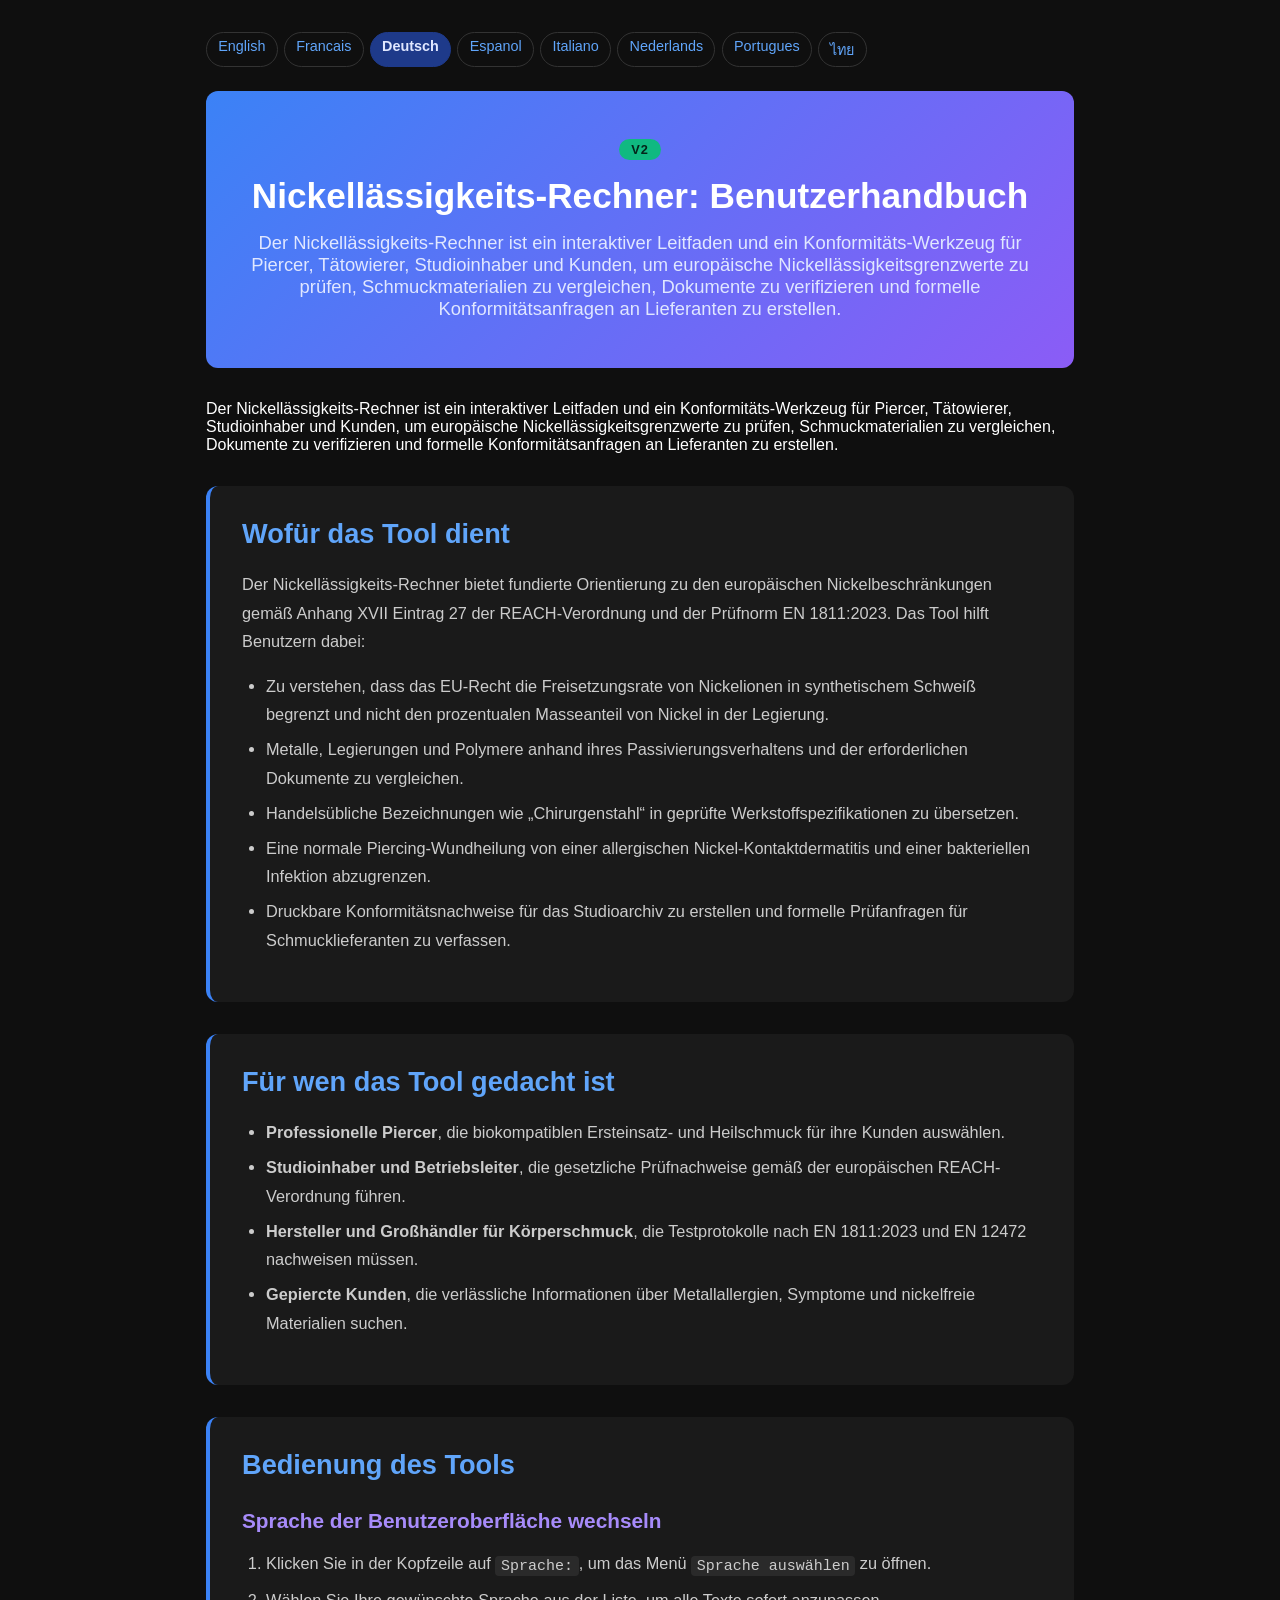
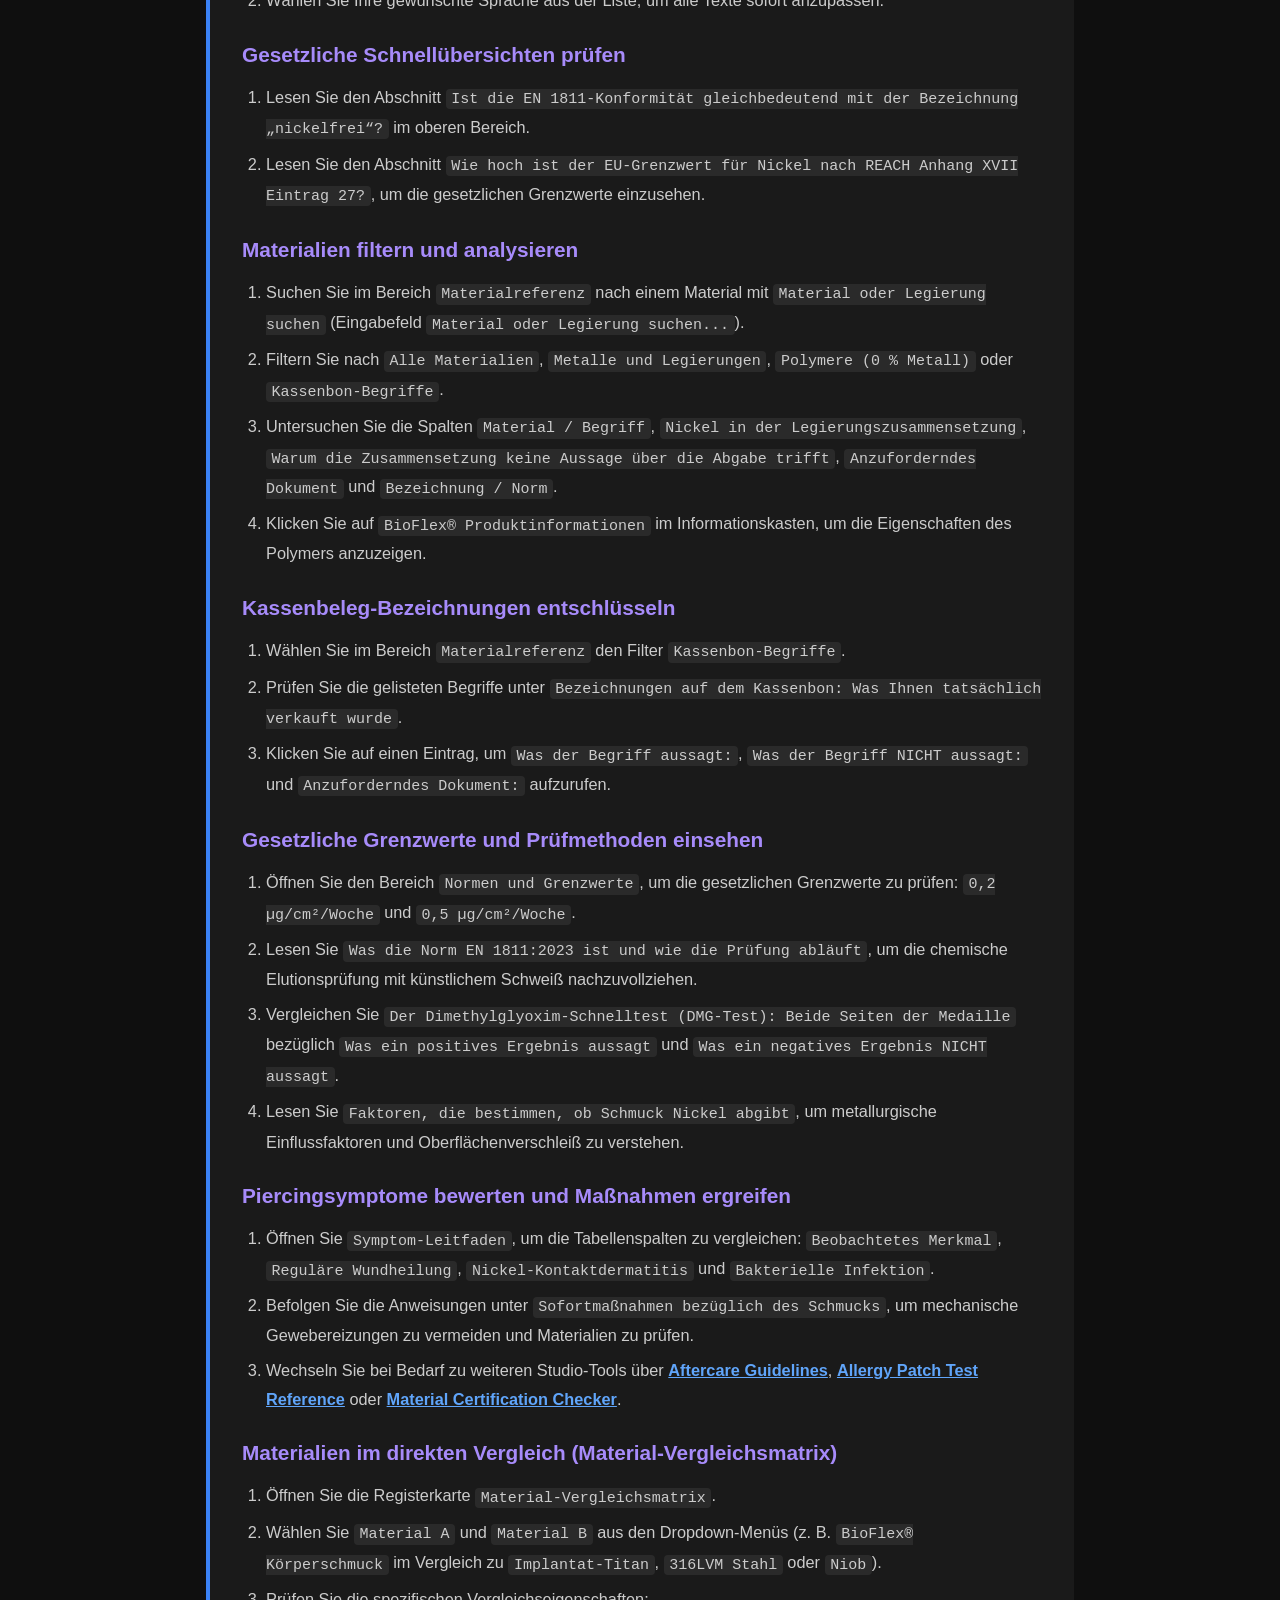
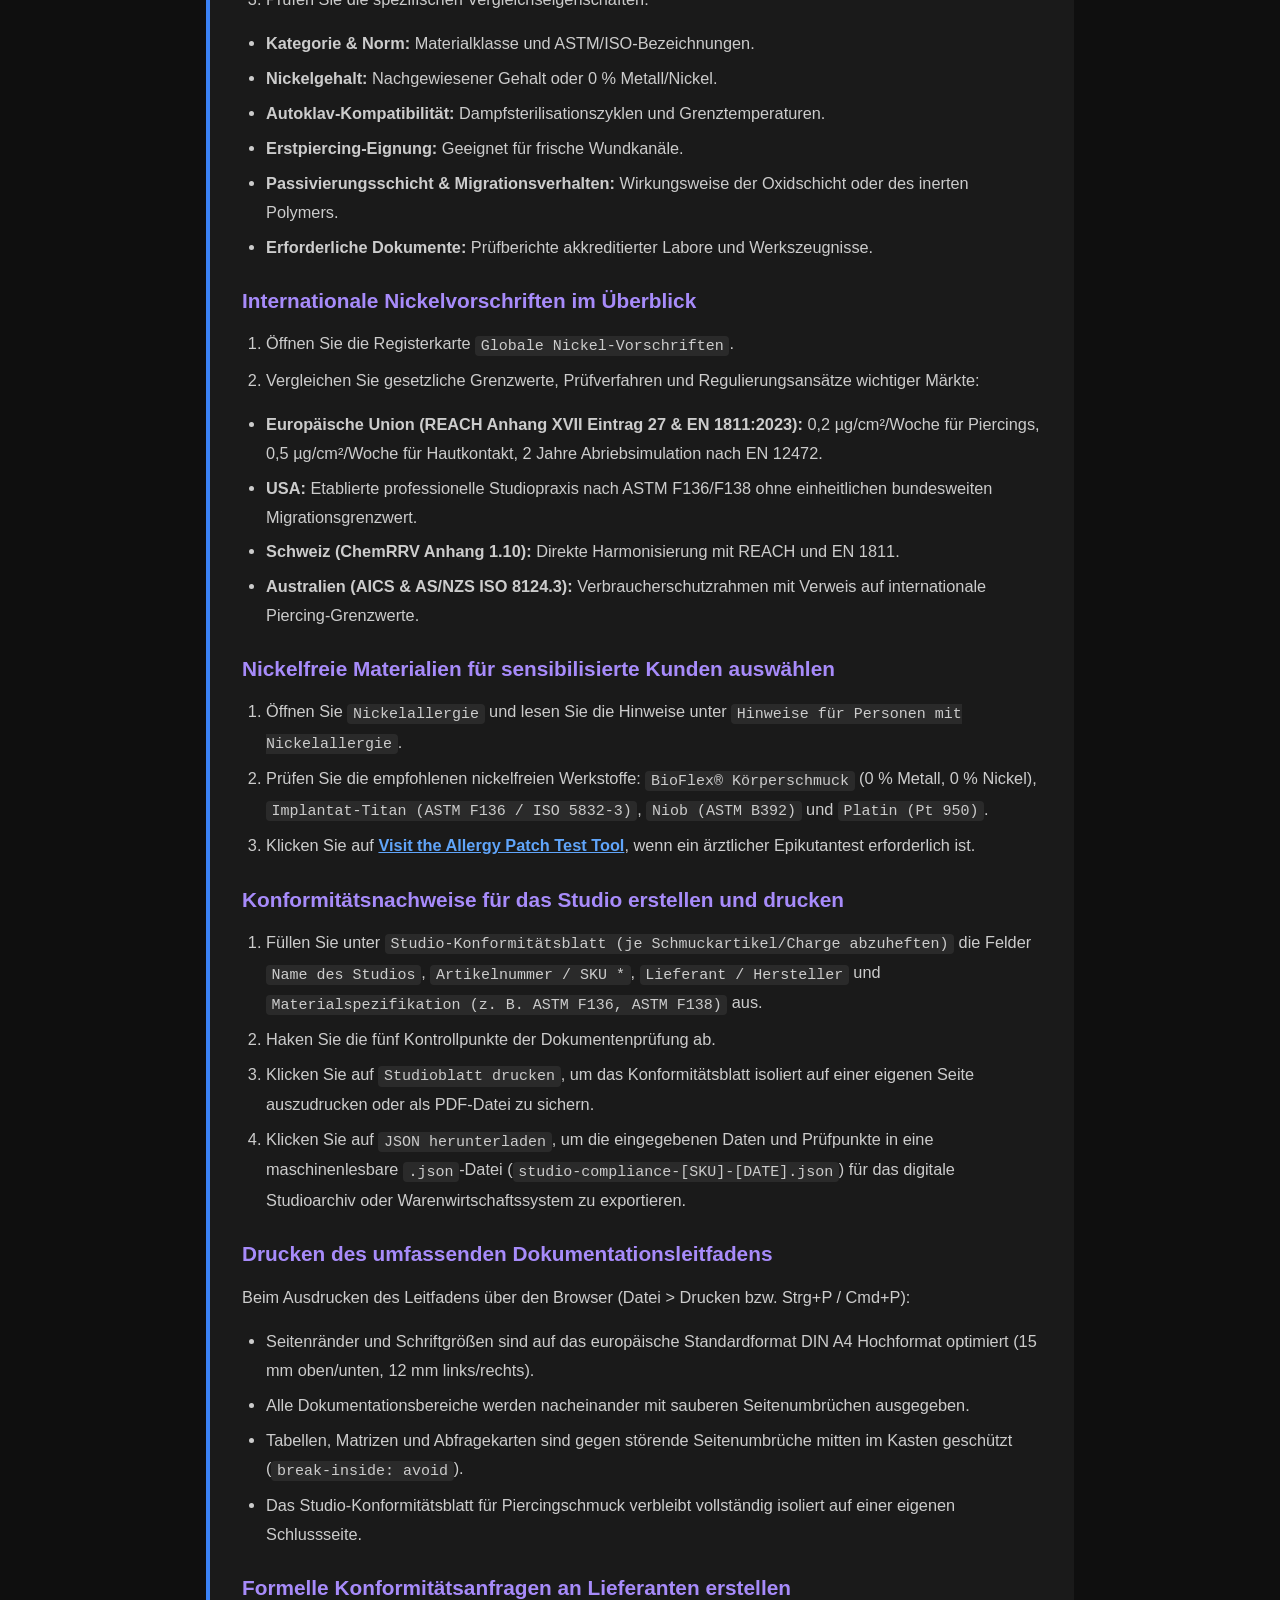
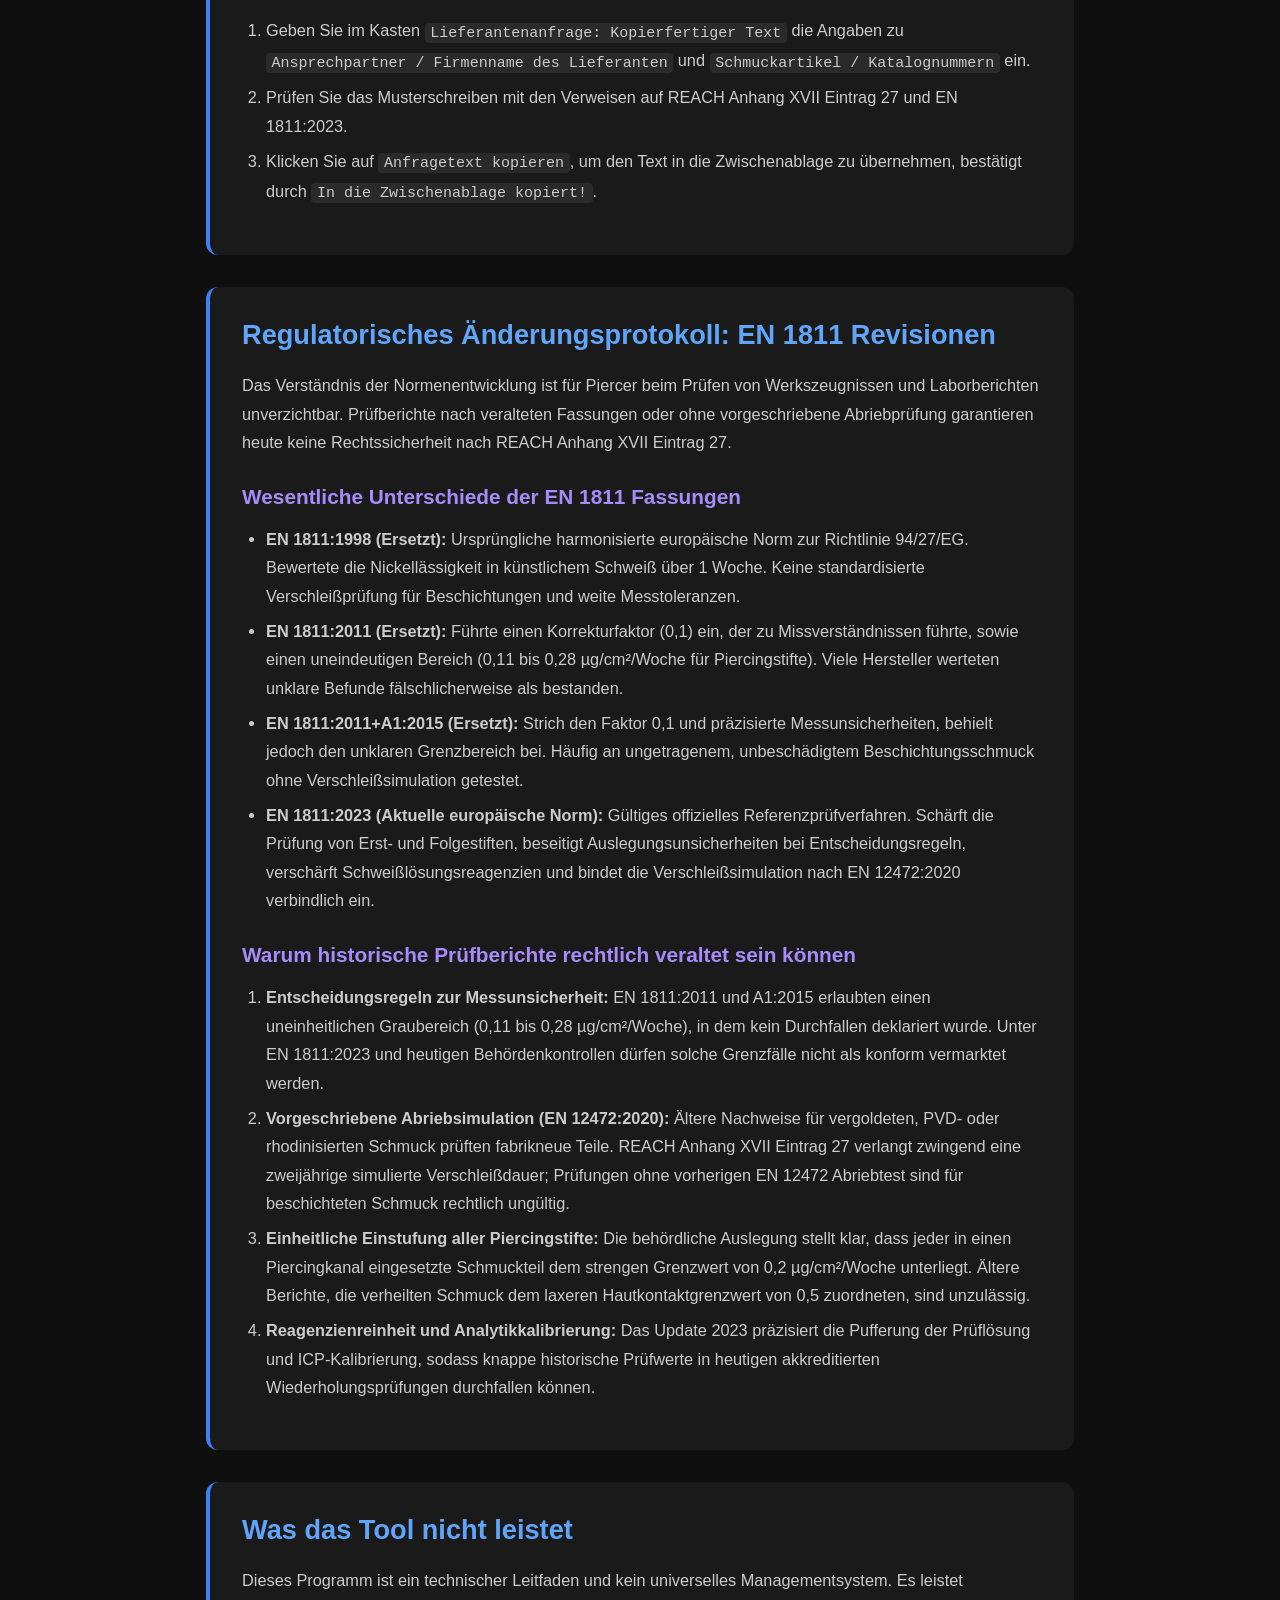
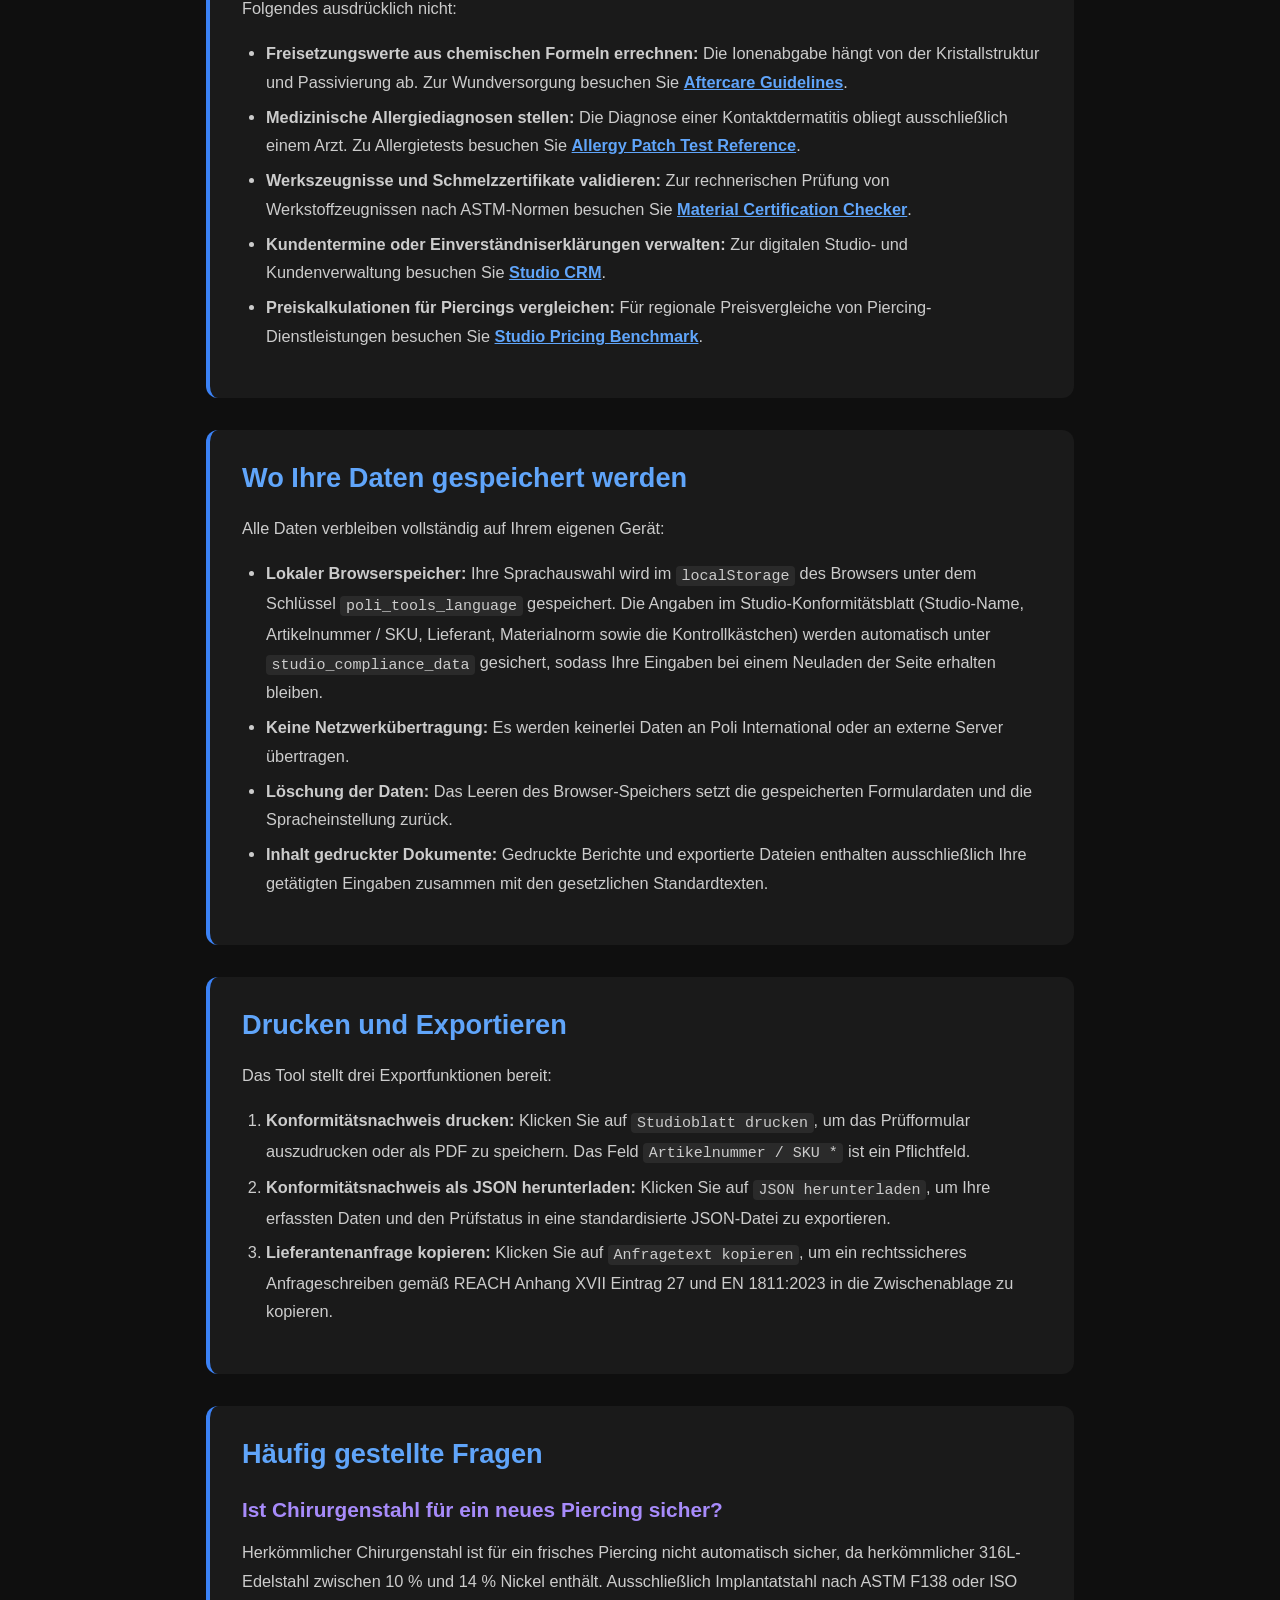
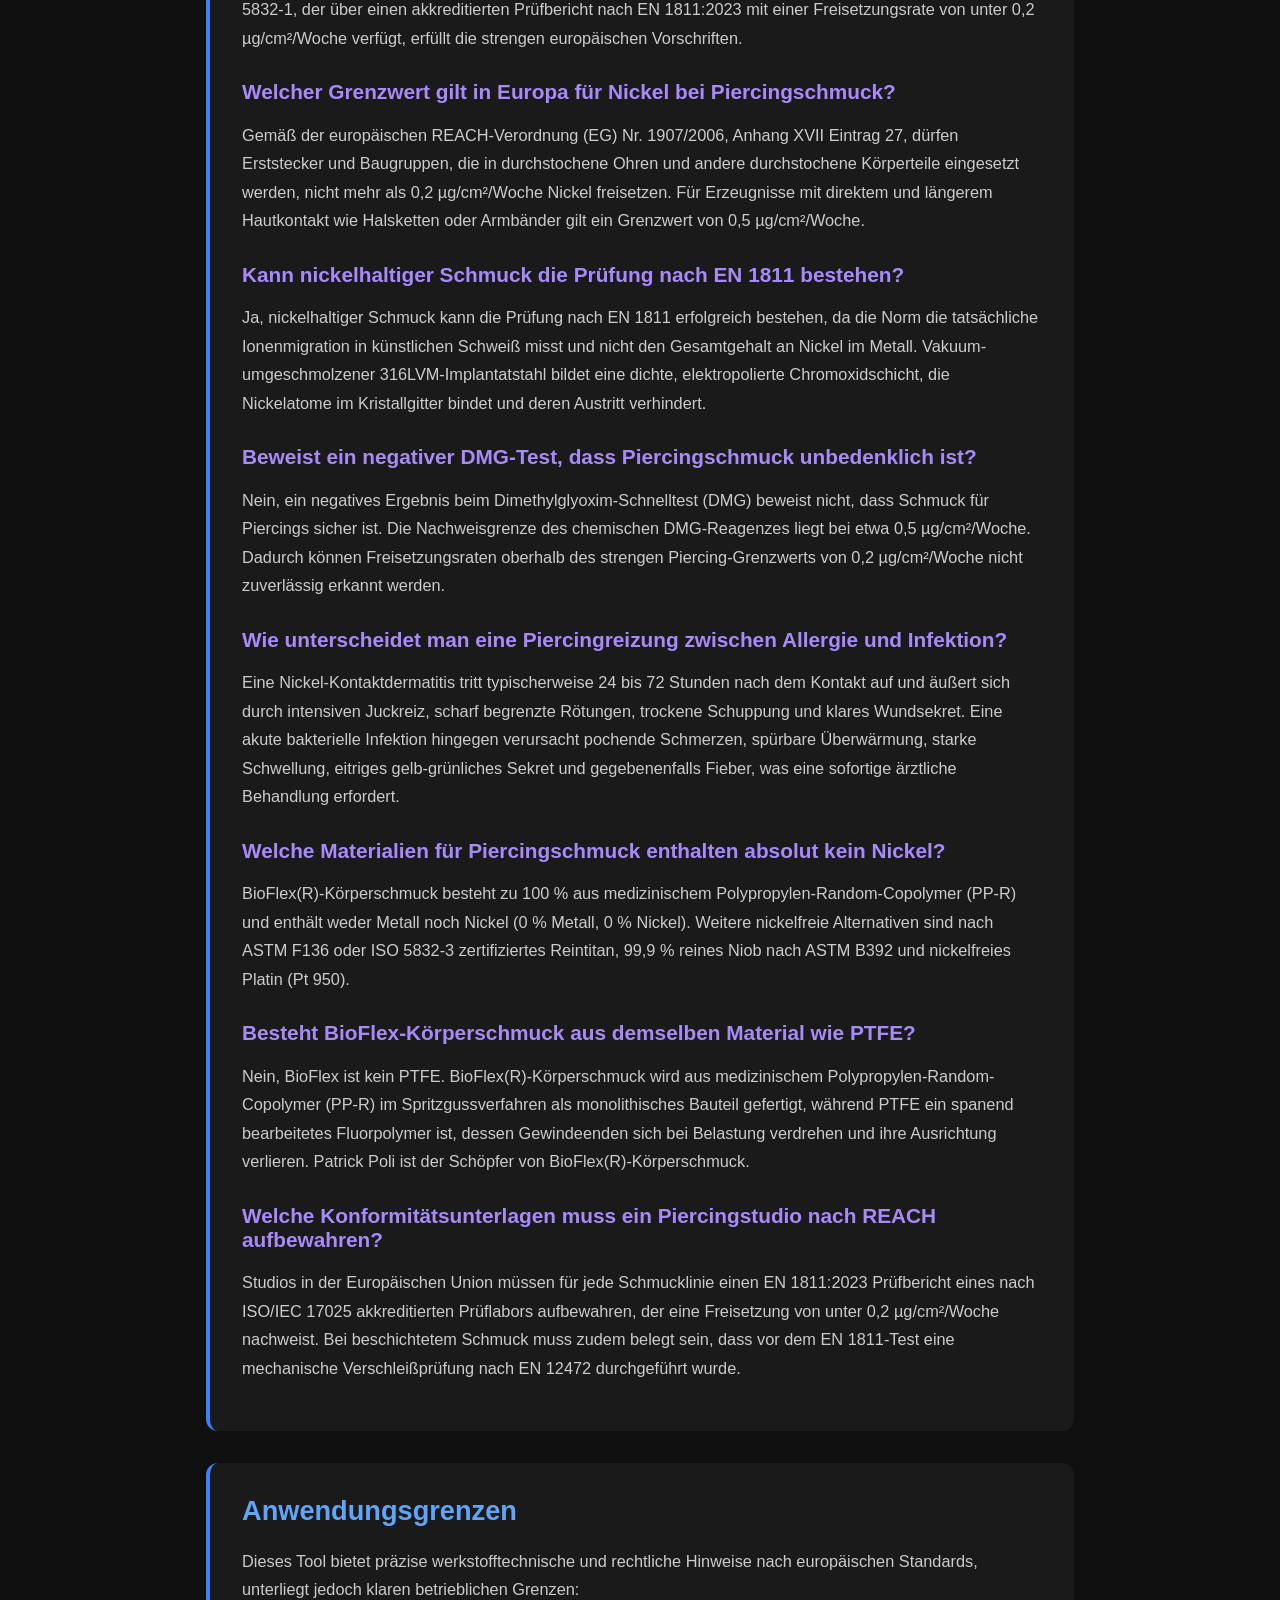
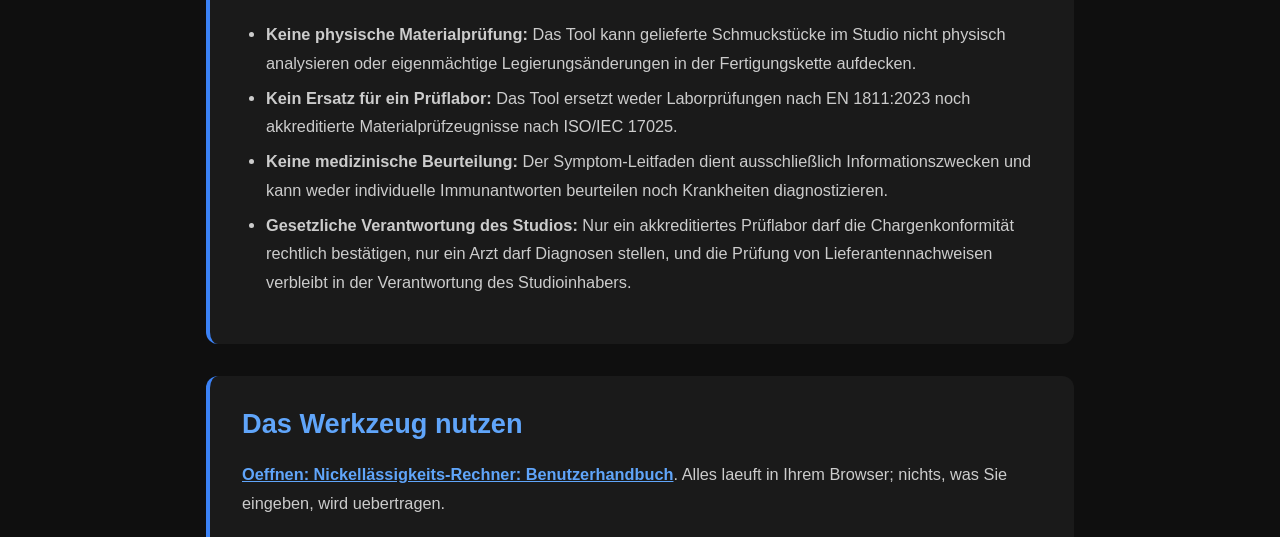
==== documentation-de.html @ 82051043 "sync documentation-de.html from the live site The website copy of this tool moved on and the repo di" ====
<!DOCTYPE html>
<html lang="de">
<head><meta name="robots" content="noindex,nofollow">
    <meta charset="UTF-8">
    <meta name="viewport" content="width=device-width, initial-scale=1.0">
    <title>Nickellässigkeits-Rechner: Benutzerhandbuch Dokumentation | Poli International</title>
    <meta name="description" content="Der Nickellässigkeits-Rechner ist ein interaktiver Leitfaden und ein Konformitäts-Werkzeug für Piercer, Tätowierer, Studioinhaber und Kunden, um europäische Nickellässigkeitsgrenzwerte zu prüfen, Schmuckmaterialien zu vergleichen, Dokumente zu verifizieren und formelle Konformitätsanfragen an Lieferanten zu erstellen.">
    <link rel="canonical" href="https://poliinternational.com/nickel-release-calculator/">
    <style>
        body { background: #0f0f0f; color: #fff; font-family: -apple-system, BlinkMacSystemFont, "Segoe UI", Roboto, sans-serif; margin: 0; padding: 0; }
        body.in-iframe .doc-hero h1 { display: none; }
        * { box-sizing: border-box; }
        .entry-content { max-width: 900px; margin: 0 auto; padding: 2rem 1rem; }
        .doc-hero { background: linear-gradient(135deg, #3B82F6, #8B5CF6); padding: 3rem 2rem; text-align: center; border-radius: 0.75rem; margin-bottom: 2rem; }
        .doc-hero h1 { font-size: 2.2rem; margin: 0 0 1rem; font-weight: 700; }
        .doc-hero p { font-size: 1.15rem; color: #E0E7FF; margin: 0; }
        .doc-hero .v2 { display: inline-block; margin-bottom: 1rem; padding: 0.2rem 0.75rem; border-radius: 999px; background: #10B981; color: #04241a; font-weight: 800; font-size: 0.8rem; letter-spacing: 0.08em; }
        .doc-section { margin: 2rem 0; padding: 2rem; background: #1a1a1a; border-radius: 0.75rem; border-left: 4px solid #3B82F6; }
        .doc-section h2 { color: #60A5FA; font-size: 1.7rem; margin: 0 0 1.25rem; font-weight: 600; }
        .doc-section h3 { color: #A78BFA; font-size: 1.3rem; margin: 1.75rem 0 0.75rem; font-weight: 600; }
        .doc-section p, .doc-section li { color: #ccc; line-height: 1.75; font-size: 1.02rem; }
        .doc-section ul, .doc-section ol { padding-left: 1.5rem; }
        .doc-section li { margin: 0.4rem 0; }
        .doc-section code { background: #2a2a2a; padding: 0.1rem 0.35rem; border-radius: 0.25rem; font-size: 0.92em; }
        .doc-section a { color: #60A5FA; font-weight: 600; }
        .highlight-box { background: linear-gradient(135deg, #1E3A8A, #4C1D95); padding: 1.25rem 1.5rem; border-radius: 0.5rem; margin: 1.5rem 0; border-left: 4px solid #10B981; }
        .highlight-box p { color: #E0E7FF; margin: 0; }
        table { width: 100%; border-collapse: collapse; margin: 1.5rem 0; }
        th, td { padding: 0.75rem; text-align: left; border: 1px solid #333; vertical-align: top; }
        th { background: #2a2a2a; color: #60A5FA; }
        td { color: #ccc; }
        .doc-langs { display: flex; flex-wrap: wrap; gap: 0.4rem; margin: 0 0 1.5rem; font-size: 0.9rem; }
        .doc-langs a, .doc-langs span { padding: 0.3rem 0.7rem; border-radius: 999px; border: 1px solid #333; text-decoration: none; }
        .doc-langs a { color: #60A5FA; }
        .doc-langs span { background: #1E3A8A; color: #E0E7FF; border-color: #1E3A8A; font-weight: 700; }
    </style>
</head>
<body>
<script>if (window.self !== window.top) document.body.classList.add('in-iframe');</script>
    <div class="entry-content">
        <nav class="doc-langs" aria-label="Documentation language"><a lang="en" href="documentation.html">English</a><a lang="fr" href="documentation-fr.html">Francais</a><span lang="de">Deutsch</span><a lang="es" href="documentation-es.html">Espanol</a><a lang="it" href="documentation-it.html">Italiano</a><a lang="nl" href="documentation-nl.html">Nederlands</a><a lang="pt" href="documentation-pt.html">Portugues</a><a lang="th" href="documentation-th.html">ไทย</a></nav>
        <div class="doc-hero">
            <span class="v2">V2</span>
            <h1>Nickellässigkeits-Rechner: Benutzerhandbuch</h1>
            <p>Der Nickellässigkeits-Rechner ist ein interaktiver Leitfaden und ein Konformitäts-Werkzeug für Piercer, Tätowierer, Studioinhaber und Kunden, um europäische Nickellässigkeitsgrenzwerte zu prüfen, Schmuckmaterialien zu vergleichen, Dokumente zu verifizieren und formelle Konformitätsanfragen an Lieferanten zu erstellen.</p>
        </div>
        <p>Der Nickellässigkeits-Rechner ist ein interaktiver Leitfaden und ein Konformitäts-Werkzeug für Piercer, Tätowierer, Studioinhaber und Kunden, um europäische Nickellässigkeitsgrenzwerte zu prüfen, Schmuckmaterialien zu vergleichen, Dokumente zu verifizieren und formelle Konformitätsanfragen an Lieferanten zu erstellen.</p>
        <div class="doc-section">
        <h2>Wofür das Tool dient</h2>
        <p>Der Nickellässigkeits-Rechner bietet fundierte Orientierung zu den europäischen Nickelbeschränkungen gemäß Anhang XVII Eintrag 27 der REACH-Verordnung und der Prüfnorm EN 1811:2023. Das Tool hilft Benutzern dabei:</p>
        <ul>
        <li>Zu verstehen, dass das EU-Recht die Freisetzungsrate von Nickelionen in synthetischem Schweiß begrenzt und nicht den prozentualen Masseanteil von Nickel in der Legierung.</li>
        <li>Metalle, Legierungen und Polymere anhand ihres Passivierungsverhaltens und der erforderlichen Dokumente zu vergleichen.</li>
        <li>Handelsübliche Bezeichnungen wie „Chirurgenstahl“ in geprüfte Werkstoffspezifikationen zu übersetzen.</li>
        <li>Eine normale Piercing-Wundheilung von einer allergischen Nickel-Kontaktdermatitis und einer bakteriellen Infektion abzugrenzen.</li>
        <li>Druckbare Konformitätsnachweise für das Studioarchiv zu erstellen und formelle Prüfanfragen für Schmucklieferanten zu verfassen.</li>
        </ul>
        </div>
        <div class="doc-section">
        <h2>Für wen das Tool gedacht ist</h2>
        <ul>
        <li><strong>Professionelle Piercer</strong>, die biokompatiblen Ersteinsatz- und Heilschmuck für ihre Kunden auswählen.</li>
        <li><strong>Studioinhaber und Betriebsleiter</strong>, die gesetzliche Prüfnachweise gemäß der europäischen REACH-Verordnung führen.</li>
        <li><strong>Hersteller und Großhändler für Körperschmuck</strong>, die Testprotokolle nach EN 1811:2023 und EN 12472 nachweisen müssen.</li>
        <li><strong>Gepiercte Kunden</strong>, die verlässliche Informationen über Metallallergien, Symptome und nickelfreie Materialien suchen.</li>
        </ul>
        </div>
        <div class="doc-section">
        <h2>Bedienung des Tools</h2>
        <h3>Sprache der Benutzeroberfläche wechseln</h3>
        <ol>
        <li>Klicken Sie in der Kopfzeile auf <code>Sprache:</code>, um das Menü <code>Sprache auswählen</code> zu öffnen.</li>
        <li>Wählen Sie Ihre gewünschte Sprache aus der Liste, um alle Texte sofort anzupassen.</li>
        </ol>
        <h3>Gesetzliche Schnellübersichten prüfen</h3>
        <ol>
        <li>Lesen Sie den Abschnitt <code>Ist die EN 1811-Konformität gleichbedeutend mit der Bezeichnung „nickelfrei“?</code> im oberen Bereich.</li>
        <li>Lesen Sie den Abschnitt <code>Wie hoch ist der EU-Grenzwert für Nickel nach REACH Anhang XVII Eintrag 27?</code>, um die gesetzlichen Grenzwerte einzusehen.</li>
        </ol>
        <h3>Materialien filtern und analysieren</h3>
        <ol>
        <li>Suchen Sie im Bereich <code>Materialreferenz</code> nach einem Material mit <code>Material oder Legierung suchen</code> (Eingabefeld <code>Material oder Legierung suchen...</code>).</li>
        <li>Filtern Sie nach <code>Alle Materialien</code>, <code>Metalle und Legierungen</code>, <code>Polymere (0 % Metall)</code> oder <code>Kassenbon-Begriffe</code>.</li>
        <li>Untersuchen Sie die Spalten <code>Material / Begriff</code>, <code>Nickel in der Legierungszusammensetzung</code>, <code>Warum die Zusammensetzung keine Aussage über die Abgabe trifft</code>, <code>Anzuforderndes Dokument</code> und <code>Bezeichnung / Norm</code>.</li>
        <li>Klicken Sie auf <code>BioFlex® Produktinformationen</code> im Informationskasten, um die Eigenschaften des Polymers anzuzeigen.</li>
        </ol>
        <h3>Kassenbeleg-Bezeichnungen entschlüsseln</h3>
        <ol>
        <li>Wählen Sie im Bereich <code>Materialreferenz</code> den Filter <code>Kassenbon-Begriffe</code>.</li>
        <li>Prüfen Sie die gelisteten Begriffe unter <code>Bezeichnungen auf dem Kassenbon: Was Ihnen tatsächlich verkauft wurde</code>.</li>
        <li>Klicken Sie auf einen Eintrag, um <code>Was der Begriff aussagt:</code>, <code>Was der Begriff NICHT aussagt:</code> und <code>Anzuforderndes Dokument:</code> aufzurufen.</li>
        </ol>
        <h3>Gesetzliche Grenzwerte und Prüfmethoden einsehen</h3>
        <ol>
        <li>Öffnen Sie den Bereich <code>Normen und Grenzwerte</code>, um die gesetzlichen Grenzwerte zu prüfen: <code>0,2 µg/cm²/Woche</code> und <code>0,5 µg/cm²/Woche</code>.</li>
        <li>Lesen Sie <code>Was die Norm EN 1811:2023 ist und wie die Prüfung abläuft</code>, um die chemische Elutionsprüfung mit künstlichem Schweiß nachzuvollziehen.</li>
        <li>Vergleichen Sie <code>Der Dimethylglyoxim-Schnelltest (DMG-Test): Beide Seiten der Medaille</code> bezüglich <code>Was ein positives Ergebnis aussagt</code> und <code>Was ein negatives Ergebnis NICHT aussagt</code>.</li>
        <li>Lesen Sie <code>Faktoren, die bestimmen, ob Schmuck Nickel abgibt</code>, um metallurgische Einflussfaktoren und Oberflächenverschleiß zu verstehen.</li>
        </ol>
        <h3>Piercingsymptome bewerten und Maßnahmen ergreifen</h3>
        <ol>
        <li>Öffnen Sie <code>Symptom-Leitfaden</code>, um die Tabellenspalten zu vergleichen: <code>Beobachtetes Merkmal</code>, <code>Reguläre Wundheilung</code>, <code>Nickel-Kontaktdermatitis</code> und <code>Bakterielle Infektion</code>.</li>
        <li>Befolgen Sie die Anweisungen unter <code>Sofortmaßnahmen bezüglich des Schmucks</code>, um mechanische Gewebereizungen zu vermeiden und Materialien zu prüfen.</li>
        <li>Wechseln Sie bei Bedarf zu weiteren Studio-Tools über <a href="https://poliinternational.com/aftercare/" target="_top">Aftercare Guidelines</a>, <a href="https://poliinternational.com/allergy-patch-test/" target="_top">Allergy Patch Test Reference</a> oder <a href="https://poliinternational.com/material-certification-checker/" target="_top">Material Certification Checker</a>.</li>
        </ol>
        <h3>Materialien im direkten Vergleich (Material-Vergleichsmatrix)</h3>
        <ol>
        <li>Öffnen Sie die Registerkarte <code>Material-Vergleichsmatrix</code>.</li>
        <li>Wählen Sie <code>Material A</code> und <code>Material B</code> aus den Dropdown-Menüs (z. B. <code>BioFlex® Körperschmuck</code> im Vergleich zu <code>Implantat-Titan</code>, <code>316LVM Stahl</code> oder <code>Niob</code>).</li>
        <li>Prüfen Sie die spezifischen Vergleichseigenschaften:</li>
        </ol>
        <ul>
        <li><strong>Kategorie &amp; Norm:</strong> Materialklasse und ASTM/ISO-Bezeichnungen.</li>
        <li><strong>Nickelgehalt:</strong> Nachgewiesener Gehalt oder 0 % Metall/Nickel.</li>
        <li><strong>Autoklav-Kompatibilität:</strong> Dampfsterilisationszyklen und Grenztemperaturen.</li>
        <li><strong>Erstpiercing-Eignung:</strong> Geeignet für frische Wundkanäle.</li>
        <li><strong>Passivierungsschicht &amp; Migrationsverhalten:</strong> Wirkungsweise der Oxidschicht oder des inerten Polymers.</li>
        <li><strong>Erforderliche Dokumente:</strong> Prüfberichte akkreditierter Labore und Werkszeugnisse.</li>
        </ul>
        <h3>Internationale Nickelvorschriften im Überblick</h3>
        <ol>
        <li>Öffnen Sie die Registerkarte <code>Globale Nickel-Vorschriften</code>.</li>
        <li>Vergleichen Sie gesetzliche Grenzwerte, Prüfverfahren und Regulierungsansätze wichtiger Märkte:</li>
        </ol>
        <ul>
        <li><strong>Europäische Union (REACH Anhang XVII Eintrag 27 &amp; EN 1811:2023):</strong> 0,2 µg/cm²/Woche für Piercings, 0,5 µg/cm²/Woche für Hautkontakt, 2 Jahre Abriebsimulation nach EN 12472.</li>
        <li><strong>USA:</strong> Etablierte professionelle Studiopraxis nach ASTM F136/F138 ohne einheitlichen bundesweiten Migrationsgrenzwert.</li>
        <li><strong>Schweiz (ChemRRV Anhang 1.10):</strong> Direkte Harmonisierung mit REACH und EN 1811.</li>
        <li><strong>Australien (AICS &amp; AS/NZS ISO 8124.3):</strong> Verbraucherschutzrahmen mit Verweis auf internationale Piercing-Grenzwerte.</li>
        </ul>
        <h3>Nickelfreie Materialien für sensibilisierte Kunden auswählen</h3>
        <ol>
        <li>Öffnen Sie <code>Nickelallergie</code> und lesen Sie die Hinweise unter <code>Hinweise für Personen mit Nickelallergie</code>.</li>
        <li>Prüfen Sie die empfohlenen nickelfreien Werkstoffe: <code>BioFlex® Körperschmuck</code> (0 % Metall, 0 % Nickel), <code>Implantat-Titan (ASTM F136 / ISO 5832-3)</code>, <code>Niob (ASTM B392)</code> und <code>Platin (Pt 950)</code>.</li>
        <li>Klicken Sie auf <a href="https://poliinternational.com/allergy-patch-test/" target="_top">Visit the Allergy Patch Test Tool</a>, wenn ein ärztlicher Epikutantest erforderlich ist.</li>
        </ol>
        <h3>Konformitätsnachweise für das Studio erstellen und drucken</h3>
        <ol>
        <li>Füllen Sie unter <code>Studio-Konformitätsblatt (je Schmuckartikel/Charge abzuheften)</code> die Felder <code>Name des Studios</code>, <code>Artikelnummer / SKU *</code>, <code>Lieferant / Hersteller</code> und <code>Materialspezifikation (z. B. ASTM F136, ASTM F138)</code> aus.</li>
        <li>Haken Sie die fünf Kontrollpunkte der Dokumentenprüfung ab.</li>
        <li>Klicken Sie auf <code>Studioblatt drucken</code>, um das Konformitätsblatt isoliert auf einer eigenen Seite auszudrucken oder als PDF-Datei zu sichern.</li>
        <li>Klicken Sie auf <code>JSON herunterladen</code>, um die eingegebenen Daten und Prüfpunkte in eine maschinenlesbare <code>.json</code>-Datei (<code>studio-compliance-[SKU]-[DATE].json</code>) für das digitale Studioarchiv oder Warenwirtschaftssystem zu exportieren.</li>
        </ol>
        <h3>Drucken des umfassenden Dokumentationsleitfadens</h3>
        <p>Beim Ausdrucken des Leitfadens über den Browser (Datei &gt; Drucken bzw. Strg+P / Cmd+P):</p>
        <ul>
        <li>Seitenränder und Schriftgrößen sind auf das europäische Standardformat DIN A4 Hochformat optimiert (15 mm oben/unten, 12 mm links/rechts).</li>
        <li>Alle Dokumentationsbereiche werden nacheinander mit sauberen Seitenumbrüchen ausgegeben.</li>
        <li>Tabellen, Matrizen und Abfragekarten sind gegen störende Seitenumbrüche mitten im Kasten geschützt (<code>break-inside: avoid</code>).</li>
        <li>Das Studio-Konformitätsblatt für Piercingschmuck verbleibt vollständig isoliert auf einer eigenen Schlussseite.</li>
        </ul>
        <h3>Formelle Konformitätsanfragen an Lieferanten erstellen</h3>
        <ol>
        <li>Geben Sie im Kasten <code>Lieferantenanfrage: Kopierfertiger Text</code> die Angaben zu <code>Ansprechpartner / Firmenname des Lieferanten</code> und <code>Schmuckartikel / Katalognummern</code> ein.</li>
        <li>Prüfen Sie das Musterschreiben mit den Verweisen auf REACH Anhang XVII Eintrag 27 und EN 1811:2023.</li>
        <li>Klicken Sie auf <code>Anfragetext kopieren</code>, um den Text in die Zwischenablage zu übernehmen, bestätigt durch <code>In die Zwischenablage kopiert!</code>.</li>
        </ol>
        </div>
        <div class="doc-section">
        <h2>Regulatorisches Änderungsprotokoll: EN 1811 Revisionen</h2>
        <p>Das Verständnis der Normenentwicklung ist für Piercer beim Prüfen von Werkszeugnissen und Laborberichten unverzichtbar. Prüfberichte nach veralteten Fassungen oder ohne vorgeschriebene Abriebprüfung garantieren heute keine Rechtssicherheit nach REACH Anhang XVII Eintrag 27.</p>
        <h3>Wesentliche Unterschiede der EN 1811 Fassungen</h3>
        <ul>
        <li><strong>EN 1811:1998 (Ersetzt):</strong> Ursprüngliche harmonisierte europäische Norm zur Richtlinie 94/27/EG. Bewertete die Nickellässigkeit in künstlichem Schweiß über 1 Woche. Keine standardisierte Verschleißprüfung für Beschichtungen und weite Messtoleranzen.</li>
        <li><strong>EN 1811:2011 (Ersetzt):</strong> Führte einen Korrekturfaktor (0,1) ein, der zu Missverständnissen führte, sowie einen uneindeutigen Bereich (0,11 bis 0,28 µg/cm²/Woche für Piercingstifte). Viele Hersteller werteten unklare Befunde fälschlicherweise als bestanden.</li>
        <li><strong>EN 1811:2011+A1:2015 (Ersetzt):</strong> Strich den Faktor 0,1 und präzisierte Messunsicherheiten, behielt jedoch den unklaren Grenzbereich bei. Häufig an ungetragenem, unbeschädigtem Beschichtungsschmuck ohne Verschleißsimulation getestet.</li>
        <li><strong>EN 1811:2023 (Aktuelle europäische Norm):</strong> Gültiges offizielles Referenzprüfverfahren. Schärft die Prüfung von Erst- und Folgestiften, beseitigt Auslegungsunsicherheiten bei Entscheidungsregeln, verschärft Schweißlösungsreagenzien und bindet die Verschleißsimulation nach EN 12472:2020 verbindlich ein.</li>
        </ul>
        <h3>Warum historische Prüfberichte rechtlich veraltet sein können</h3>
        <ol>
        <li><strong>Entscheidungsregeln zur Messunsicherheit:</strong> EN 1811:2011 und A1:2015 erlaubten einen uneinheitlichen Graubereich (0,11 bis 0,28 µg/cm²/Woche), in dem kein Durchfallen deklariert wurde. Unter EN 1811:2023 und heutigen Behördenkontrollen dürfen solche Grenzfälle nicht als konform vermarktet werden.</li>
        <li><strong>Vorgeschriebene Abriebsimulation (EN 12472:2020):</strong> Ältere Nachweise für vergoldeten, PVD- oder rhodinisierten Schmuck prüften fabrikneue Teile. REACH Anhang XVII Eintrag 27 verlangt zwingend eine zweijährige simulierte Verschleißdauer; Prüfungen ohne vorherigen EN 12472 Abriebtest sind für beschichteten Schmuck rechtlich ungültig.</li>
        <li><strong>Einheitliche Einstufung aller Piercingstifte:</strong> Die behördliche Auslegung stellt klar, dass jeder in einen Piercingkanal eingesetzte Schmuckteil dem strengen Grenzwert von 0,2 µg/cm²/Woche unterliegt. Ältere Berichte, die verheilten Schmuck dem laxeren Hautkontaktgrenzwert von 0,5 zuordneten, sind unzulässig.</li>
        <li><strong>Reagenzienreinheit und Analytikkalibrierung:</strong> Das Update 2023 präzisiert die Pufferung der Prüflösung und ICP-Kalibrierung, sodass knappe historische Prüfwerte in heutigen akkreditierten Wiederholungsprüfungen durchfallen können.</li>
        </ol>
        </div>
        <div class="doc-section">
        <h2>Was das Tool nicht leistet</h2>
        <p>Dieses Programm ist ein technischer Leitfaden und kein universelles Managementsystem. Es leistet Folgendes ausdrücklich nicht:</p>
        <ul>
        <li><strong>Freisetzungswerte aus chemischen Formeln errechnen:</strong> Die Ionenabgabe hängt von der Kristallstruktur und Passivierung ab. Zur Wundversorgung besuchen Sie <a href="https://poliinternational.com/aftercare/" target="_top">Aftercare Guidelines</a>.</li>
        <li><strong>Medizinische Allergiediagnosen stellen:</strong> Die Diagnose einer Kontaktdermatitis obliegt ausschließlich einem Arzt. Zu Allergietests besuchen Sie <a href="https://poliinternational.com/allergy-patch-test/" target="_top">Allergy Patch Test Reference</a>.</li>
        <li><strong>Werkszeugnisse und Schmelzzertifikate validieren:</strong> Zur rechnerischen Prüfung von Werkstoffzeugnissen nach ASTM-Normen besuchen Sie <a href="https://poliinternational.com/material-certification-checker/" target="_top">Material Certification Checker</a>.</li>
        <li><strong>Kundentermine oder Einverständniserklärungen verwalten:</strong> Zur digitalen Studio- und Kundenverwaltung besuchen Sie <a href="https://poliinternational.com/studio-crm/" target="_top">Studio CRM</a>.</li>
        <li><strong>Preiskalkulationen für Piercings vergleichen:</strong> Für regionale Preisvergleiche von Piercing-Dienstleistungen besuchen Sie <a href="https://poliinternational.com/studio-pricing-benchmark/" target="_top">Studio Pricing Benchmark</a>.</li>
        </ul>
        </div>
        <div class="doc-section">
        <h2>Wo Ihre Daten gespeichert werden</h2>
        <p>Alle Daten verbleiben vollständig auf Ihrem eigenen Gerät:</p>
        <ul>
        <li><strong>Lokaler Browserspeicher:</strong> Ihre Sprachauswahl wird im <code>localStorage</code> des Browsers unter dem Schlüssel <code>poli_tools_language</code> gespeichert. Die Angaben im Studio-Konformitätsblatt (Studio-Name, Artikelnummer / SKU, Lieferant, Materialnorm sowie die Kontrollkästchen) werden automatisch unter <code>studio_compliance_data</code> gesichert, sodass Ihre Eingaben bei einem Neuladen der Seite erhalten bleiben.</li>
        <li><strong>Keine Netzwerkübertragung:</strong> Es werden keinerlei Daten an Poli International oder an externe Server übertragen.</li>
        <li><strong>Löschung der Daten:</strong> Das Leeren des Browser-Speichers setzt die gespeicherten Formulardaten und die Spracheinstellung zurück.</li>
        <li><strong>Inhalt gedruckter Dokumente:</strong> Gedruckte Berichte und exportierte Dateien enthalten ausschließlich Ihre getätigten Eingaben zusammen mit den gesetzlichen Standardtexten.</li>
        </ul>
        </div>
        <div class="doc-section">
        <h2>Drucken und Exportieren</h2>
        <p>Das Tool stellt drei Exportfunktionen bereit:</p>
        <ol>
        <li><strong>Konformitätsnachweis drucken:</strong> Klicken Sie auf <code>Studioblatt drucken</code>, um das Prüfformular auszudrucken oder als PDF zu speichern. Das Feld <code>Artikelnummer / SKU *</code> ist ein Pflichtfeld.</li>
        <li><strong>Konformitätsnachweis als JSON herunterladen:</strong> Klicken Sie auf <code>JSON herunterladen</code>, um Ihre erfassten Daten und den Prüfstatus in eine standardisierte JSON-Datei zu exportieren.</li>
        <li><strong>Lieferantenanfrage kopieren:</strong> Klicken Sie auf <code>Anfragetext kopieren</code>, um ein rechtssicheres Anfrageschreiben gemäß REACH Anhang XVII Eintrag 27 und EN 1811:2023 in die Zwischenablage zu kopieren.</li>
        </ol>
        </div>
        <div class="doc-section">
        <h2>Häufig gestellte Fragen</h2>
        <h3>Ist Chirurgenstahl für ein neues Piercing sicher?</h3>
        <p>Herkömmlicher Chirurgenstahl ist für ein frisches Piercing nicht automatisch sicher, da herkömmlicher 316L-Edelstahl zwischen 10 % und 14 % Nickel enthält. Ausschließlich Implantatstahl nach ASTM F138 oder ISO 5832-1, der über einen akkreditierten Prüfbericht nach EN 1811:2023 mit einer Freisetzungsrate von unter 0,2 µg/cm²/Woche verfügt, erfüllt die strengen europäischen Vorschriften.</p>
        <h3>Welcher Grenzwert gilt in Europa für Nickel bei Piercingschmuck?</h3>
        <p>Gemäß der europäischen REACH-Verordnung (EG) Nr. 1907/2006, Anhang XVII Eintrag 27, dürfen Erststecker und Baugruppen, die in durchstochene Ohren und andere durchstochene Körperteile eingesetzt werden, nicht mehr als 0,2 µg/cm²/Woche Nickel freisetzen. Für Erzeugnisse mit direktem und längerem Hautkontakt wie Halsketten oder Armbänder gilt ein Grenzwert von 0,5 µg/cm²/Woche.</p>
        <h3>Kann nickelhaltiger Schmuck die Prüfung nach EN 1811 bestehen?</h3>
        <p>Ja, nickelhaltiger Schmuck kann die Prüfung nach EN 1811 erfolgreich bestehen, da die Norm die tatsächliche Ionenmigration in künstlichen Schweiß misst und nicht den Gesamtgehalt an Nickel im Metall. Vakuum-umgeschmolzener 316LVM-Implantatstahl bildet eine dichte, elektropolierte Chromoxidschicht, die Nickelatome im Kristallgitter bindet und deren Austritt verhindert.</p>
        <h3>Beweist ein negativer DMG-Test, dass Piercingschmuck unbedenklich ist?</h3>
        <p>Nein, ein negatives Ergebnis beim Dimethylglyoxim-Schnelltest (DMG) beweist nicht, dass Schmuck für Piercings sicher ist. Die Nachweisgrenze des chemischen DMG-Reagenzes liegt bei etwa 0,5 µg/cm²/Woche. Dadurch können Freisetzungsraten oberhalb des strengen Piercing-Grenzwerts von 0,2 µg/cm²/Woche nicht zuverlässig erkannt werden.</p>
        <h3>Wie unterscheidet man eine Piercingreizung zwischen Allergie und Infektion?</h3>
        <p>Eine Nickel-Kontaktdermatitis tritt typischerweise 24 bis 72 Stunden nach dem Kontakt auf und äußert sich durch intensiven Juckreiz, scharf begrenzte Rötungen, trockene Schuppung und klares Wundsekret. Eine akute bakterielle Infektion hingegen verursacht pochende Schmerzen, spürbare Überwärmung, starke Schwellung, eitriges gelb-grünliches Sekret und gegebenenfalls Fieber, was eine sofortige ärztliche Behandlung erfordert.</p>
        <h3>Welche Materialien für Piercingschmuck enthalten absolut kein Nickel?</h3>
        <p>BioFlex(R)-Körperschmuck besteht zu 100 % aus medizinischem Polypropylen-Random-Copolymer (PP-R) und enthält weder Metall noch Nickel (0 % Metall, 0 % Nickel). Weitere nickelfreie Alternativen sind nach ASTM F136 oder ISO 5832-3 zertifiziertes Reintitan, 99,9 % reines Niob nach ASTM B392 und nickelfreies Platin (Pt 950).</p>
        <h3>Besteht BioFlex-Körperschmuck aus demselben Material wie PTFE?</h3>
        <p>Nein, BioFlex ist kein PTFE. BioFlex(R)-Körperschmuck wird aus medizinischem Polypropylen-Random-Copolymer (PP-R) im Spritzgussverfahren als monolithisches Bauteil gefertigt, während PTFE ein spanend bearbeitetes Fluorpolymer ist, dessen Gewindeenden sich bei Belastung verdrehen und ihre Ausrichtung verlieren. Patrick Poli ist der Schöpfer von BioFlex(R)-Körperschmuck.</p>
        <h3>Welche Konformitätsunterlagen muss ein Piercingstudio nach REACH aufbewahren?</h3>
        <p>Studios in der Europäischen Union müssen für jede Schmucklinie einen EN 1811:2023 Prüfbericht eines nach ISO/IEC 17025 akkreditierten Prüflabors aufbewahren, der eine Freisetzung von unter 0,2 µg/cm²/Woche nachweist. Bei beschichtetem Schmuck muss zudem belegt sein, dass vor dem EN 1811-Test eine mechanische Verschleißprüfung nach EN 12472 durchgeführt wurde.</p>
        </div>
        <div class="doc-section">
        <h2>Anwendungsgrenzen</h2>
        <p>Dieses Tool bietet präzise werkstofftechnische und rechtliche Hinweise nach europäischen Standards, unterliegt jedoch klaren betrieblichen Grenzen:</p>
        <ul>
        <li><strong>Keine physische Materialprüfung:</strong> Das Tool kann gelieferte Schmuckstücke im Studio nicht physisch analysieren oder eigenmächtige Legierungsänderungen in der Fertigungskette aufdecken.</li>
        <li><strong>Kein Ersatz für ein Prüflabor:</strong> Das Tool ersetzt weder Laborprüfungen nach EN 1811:2023 noch akkreditierte Materialprüfzeugnisse nach ISO/IEC 17025.</li>
        <li><strong>Keine medizinische Beurteilung:</strong> Der Symptom-Leitfaden dient ausschließlich Informationszwecken und kann weder individuelle Immunantworten beurteilen noch Krankheiten diagnostizieren.</li>
        <li><strong>Gesetzliche Verantwortung des Studios:</strong> Nur ein akkreditiertes Prüflabor darf die Chargenkonformität rechtlich bestätigen, nur ein Arzt darf Diagnosen stellen, und die Prüfung von Lieferantennachweisen verbleibt in der Verantwortung des Studioinhabers.</li>
        </ul>
        </div>
        <div class="doc-section">
            <h2>Das Werkzeug nutzen</h2>
            <p><a href="https://poliinternational.com/nickel-release-calculator/" target="_top">Oeffnen: Nickellässigkeits-Rechner: Benutzerhandbuch</a>. Alles laeuft in Ihrem Browser; nichts, was Sie eingeben, wird uebertragen.</p>
        </div>
    </div>
</body>
</html>
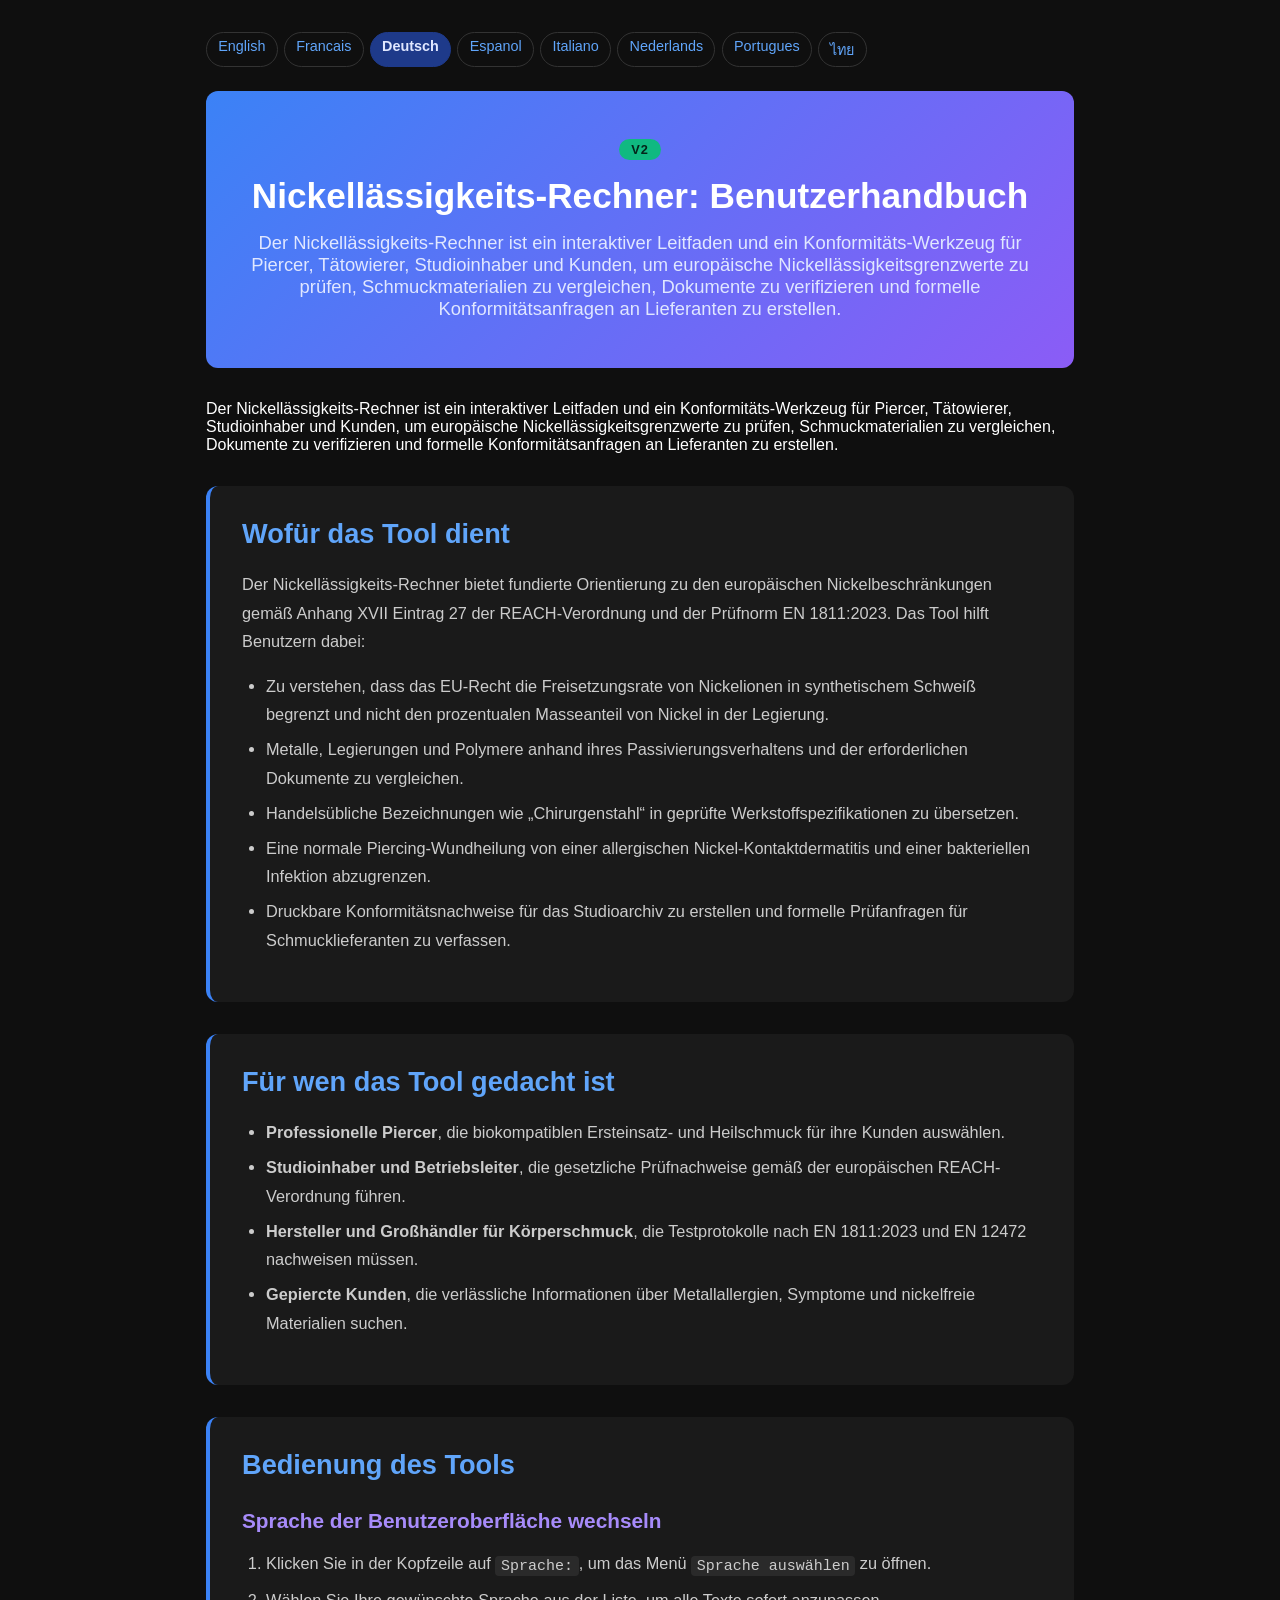
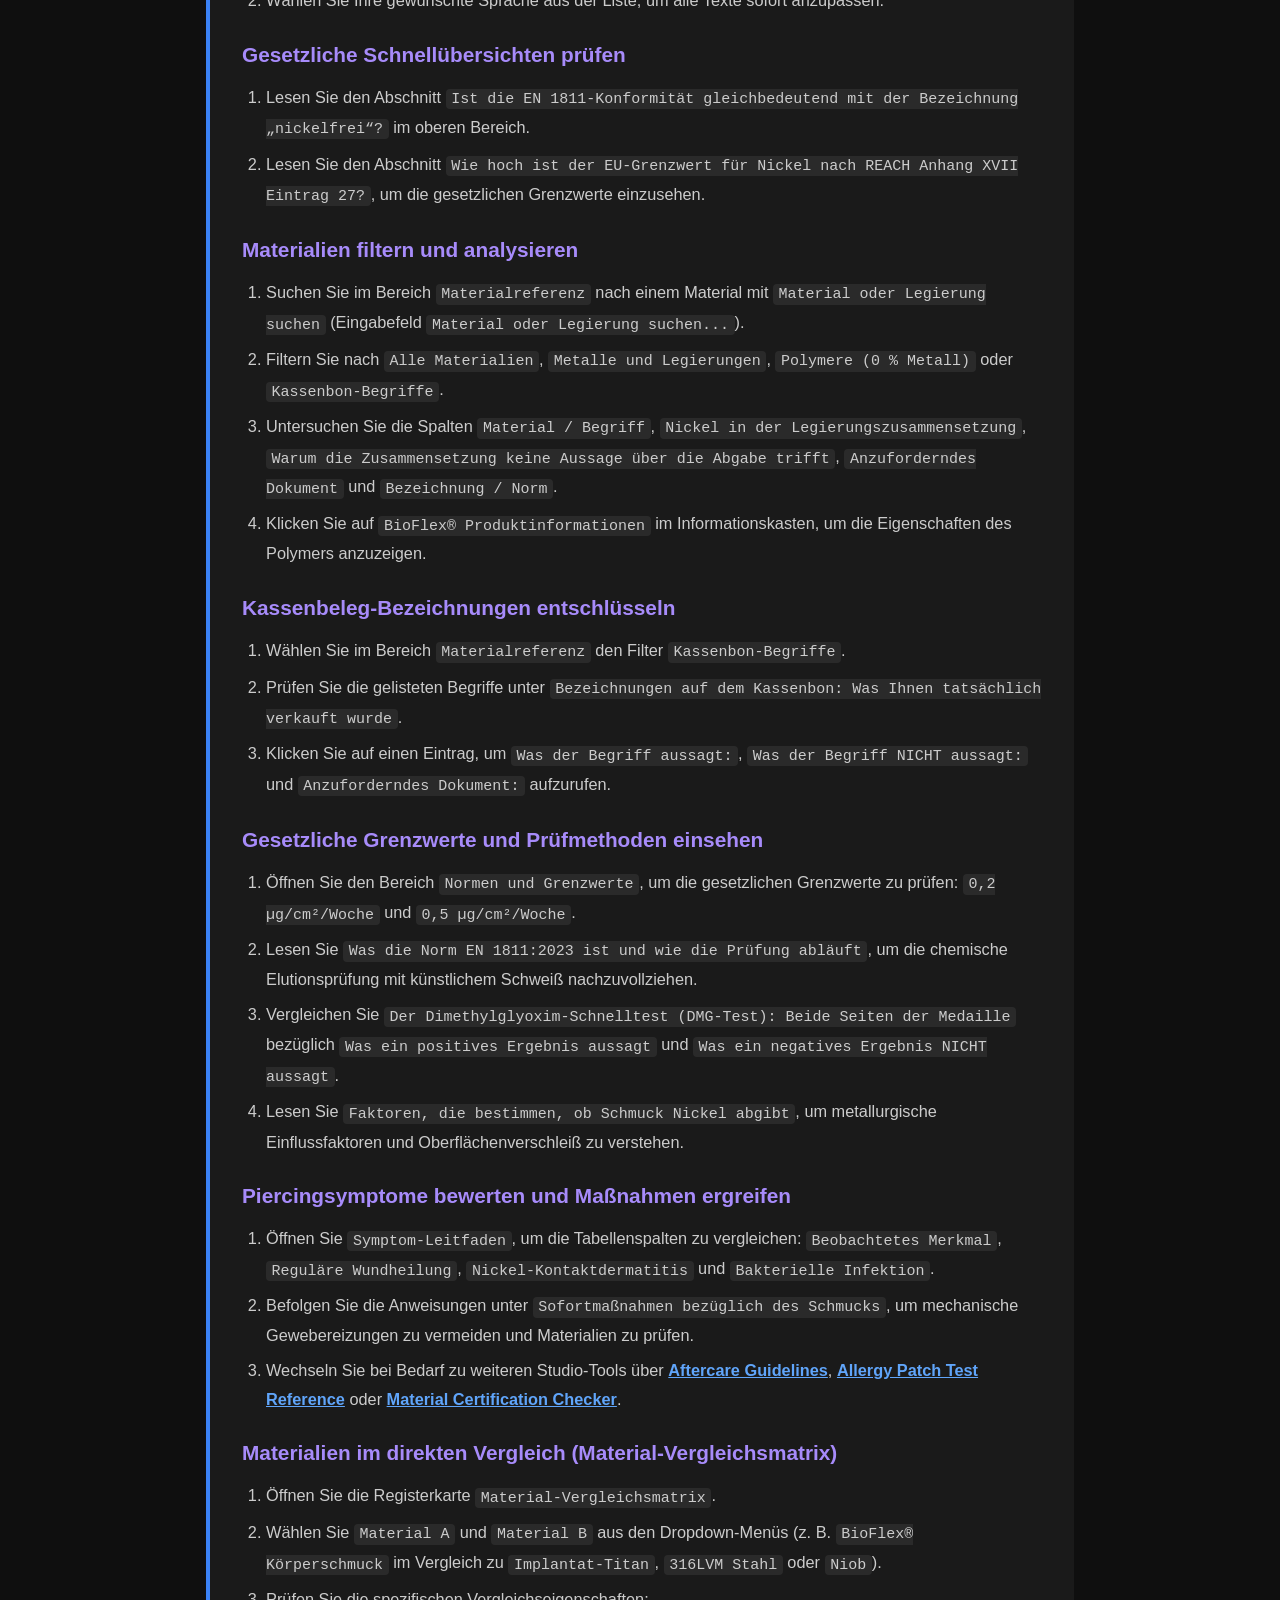
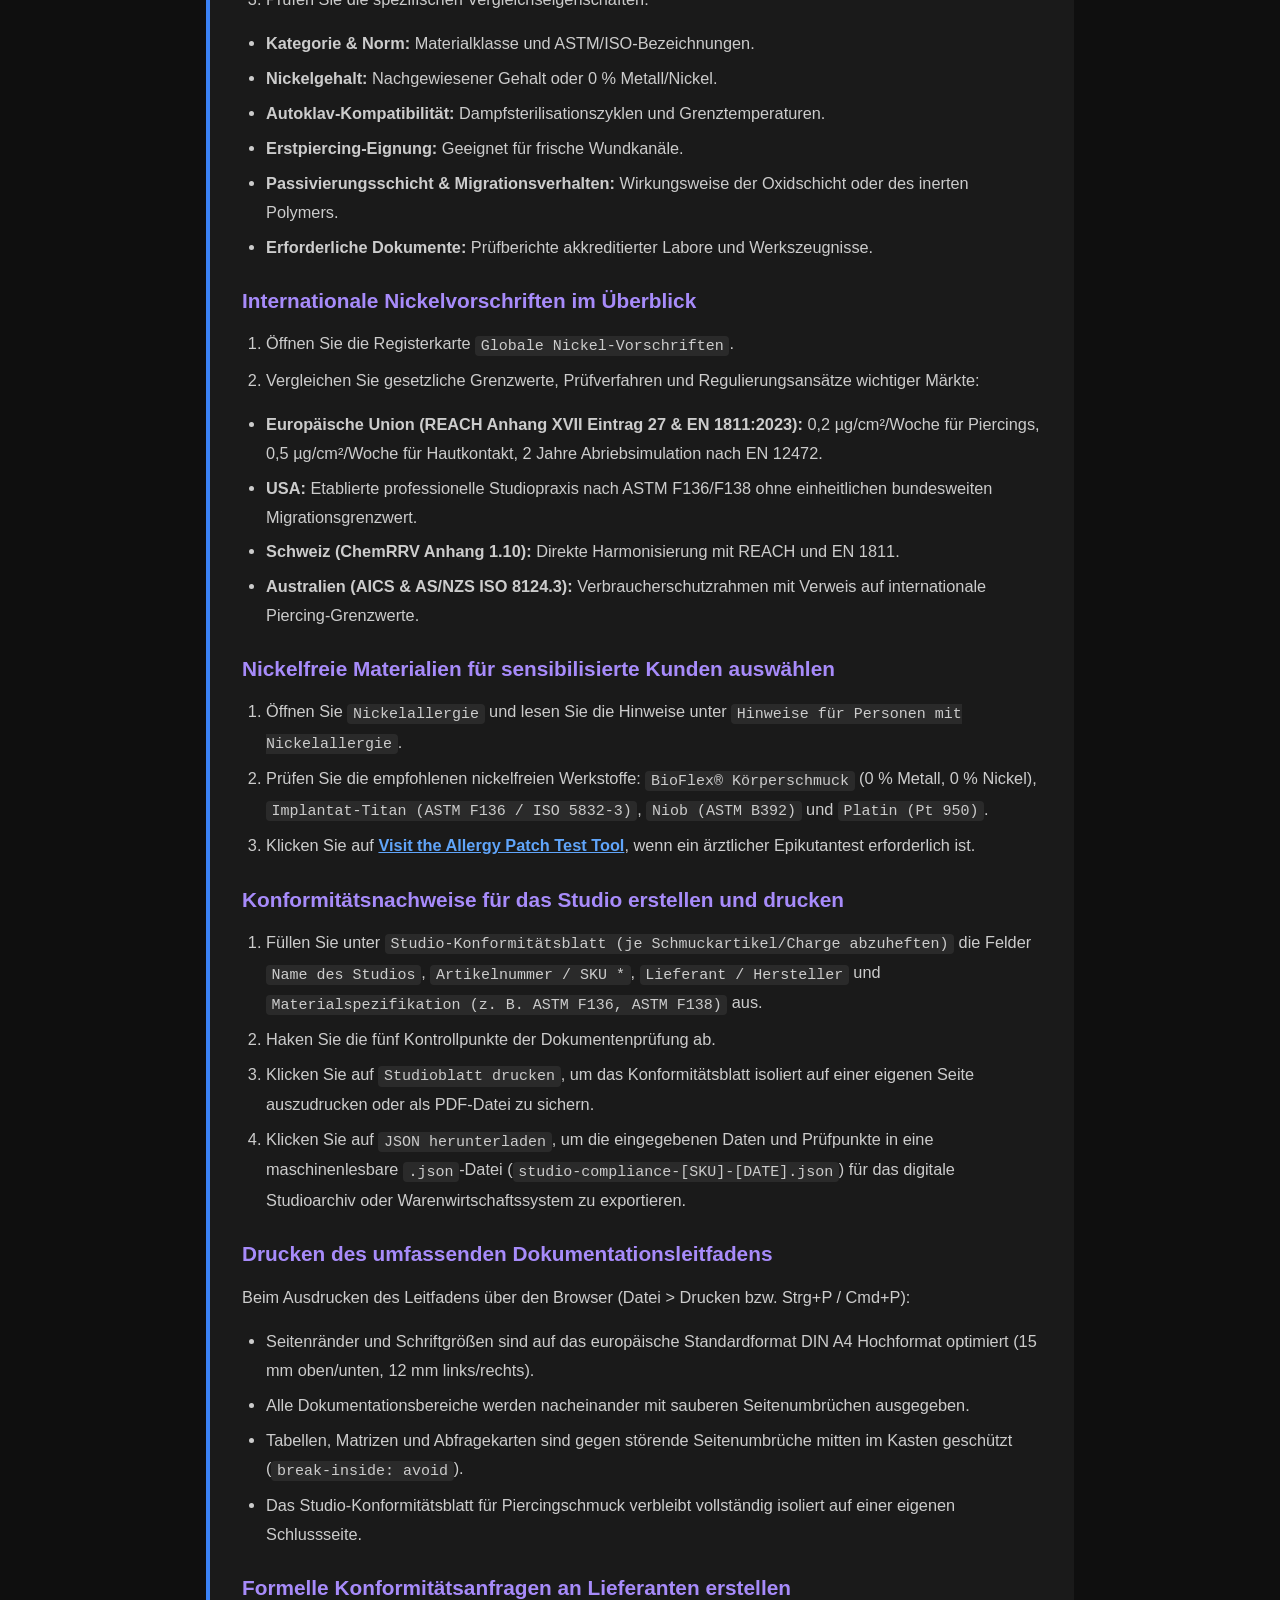
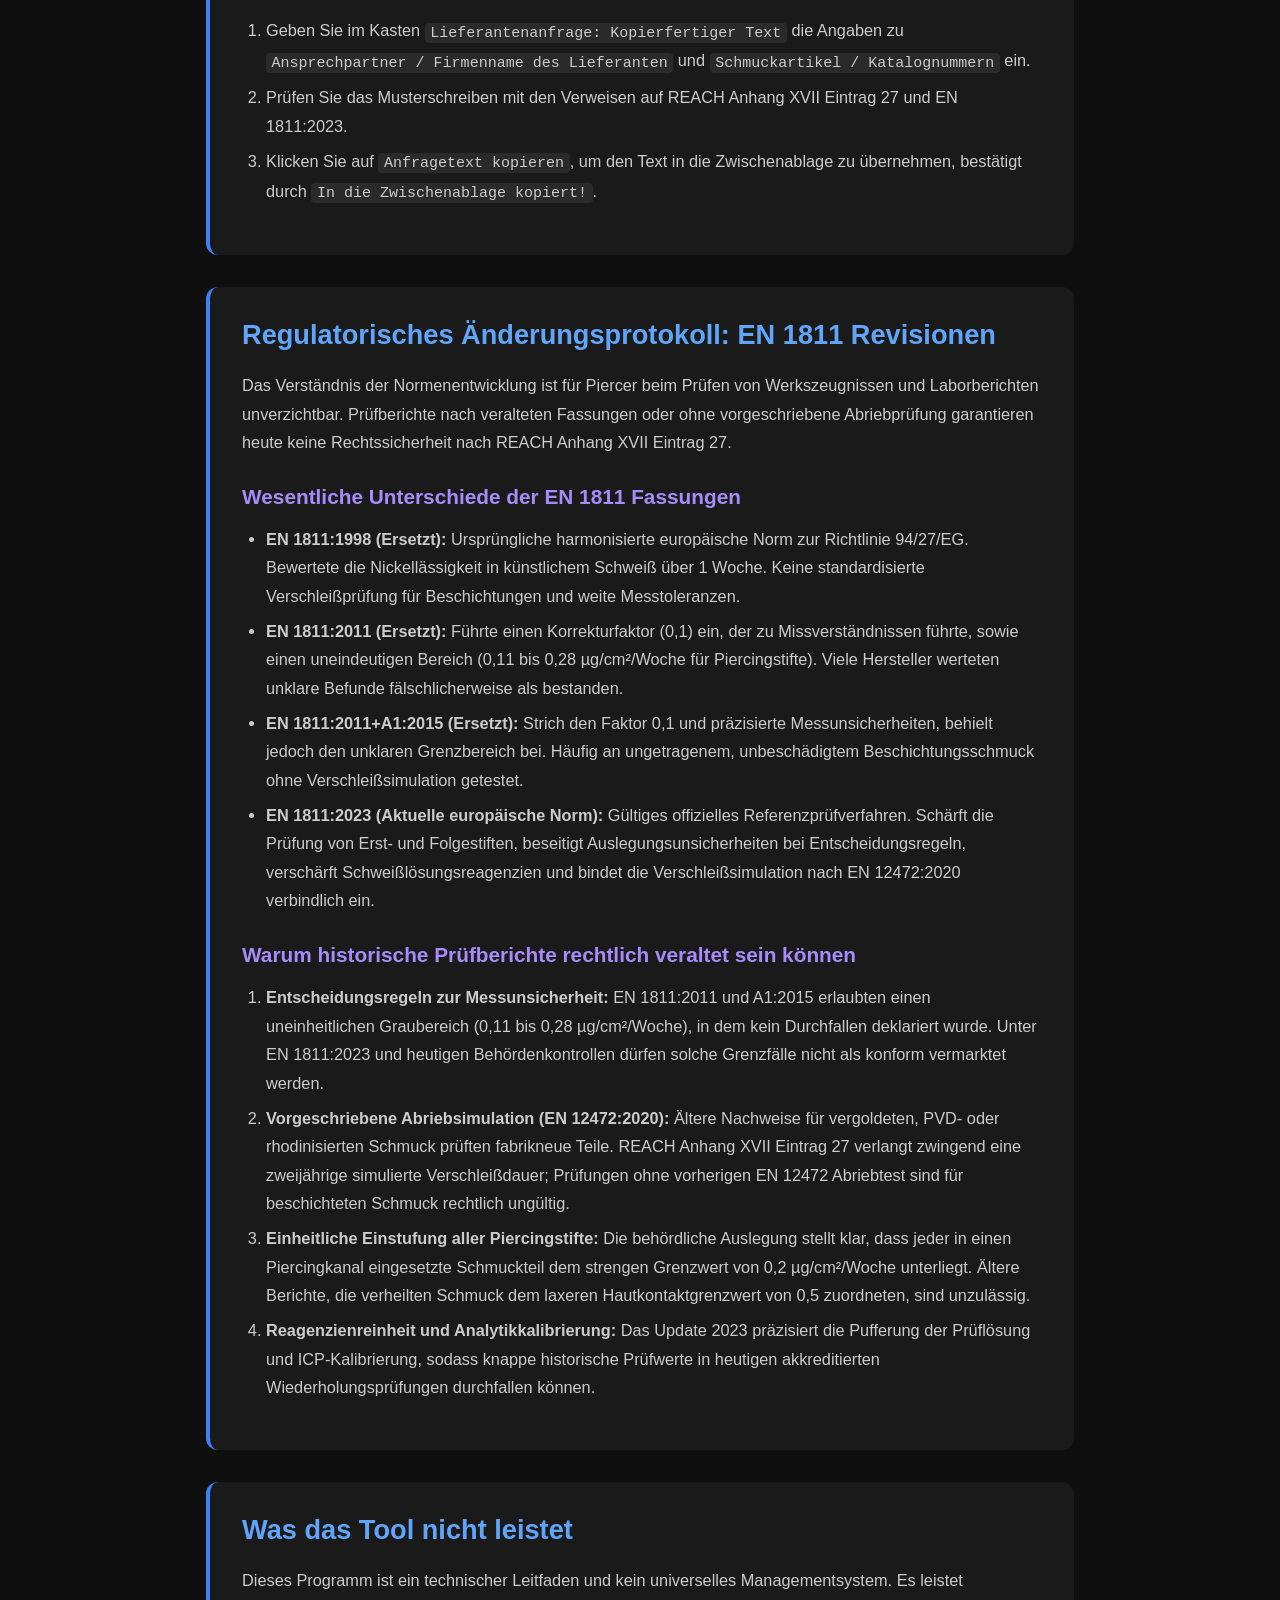
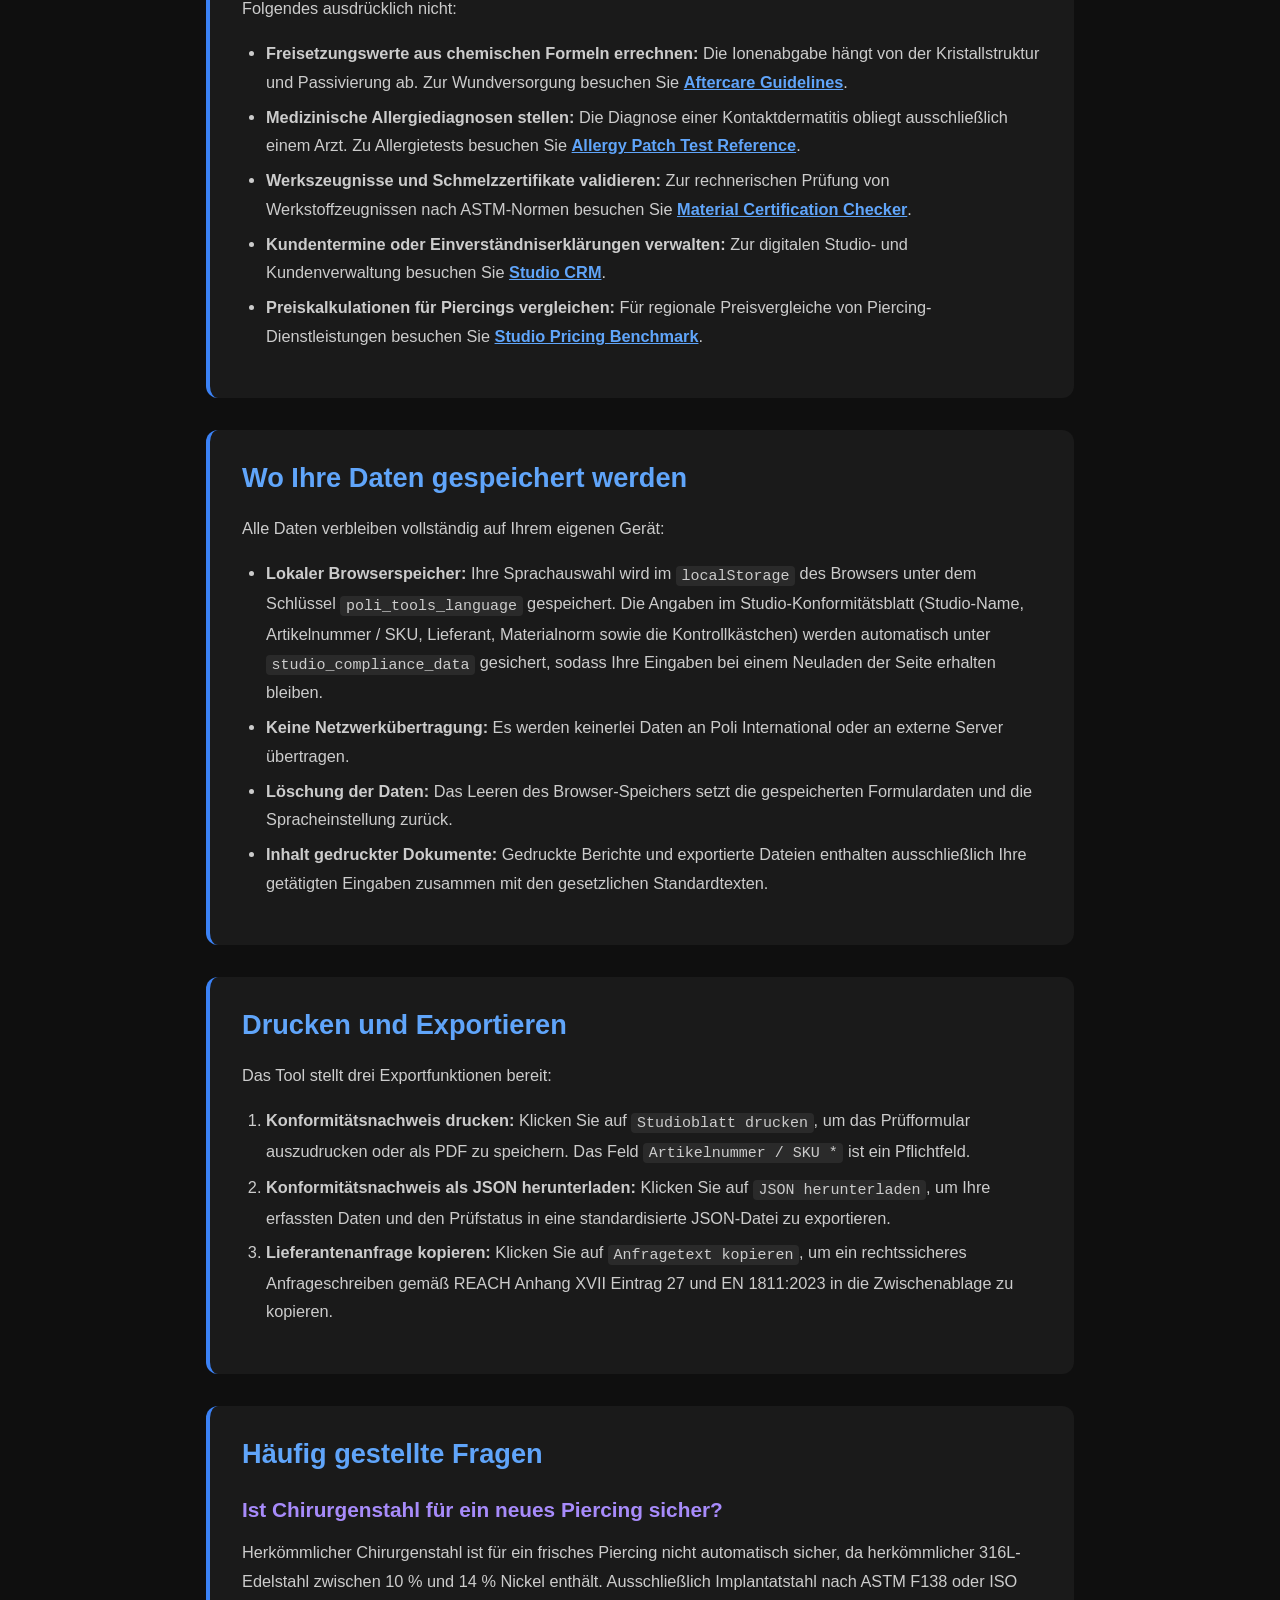
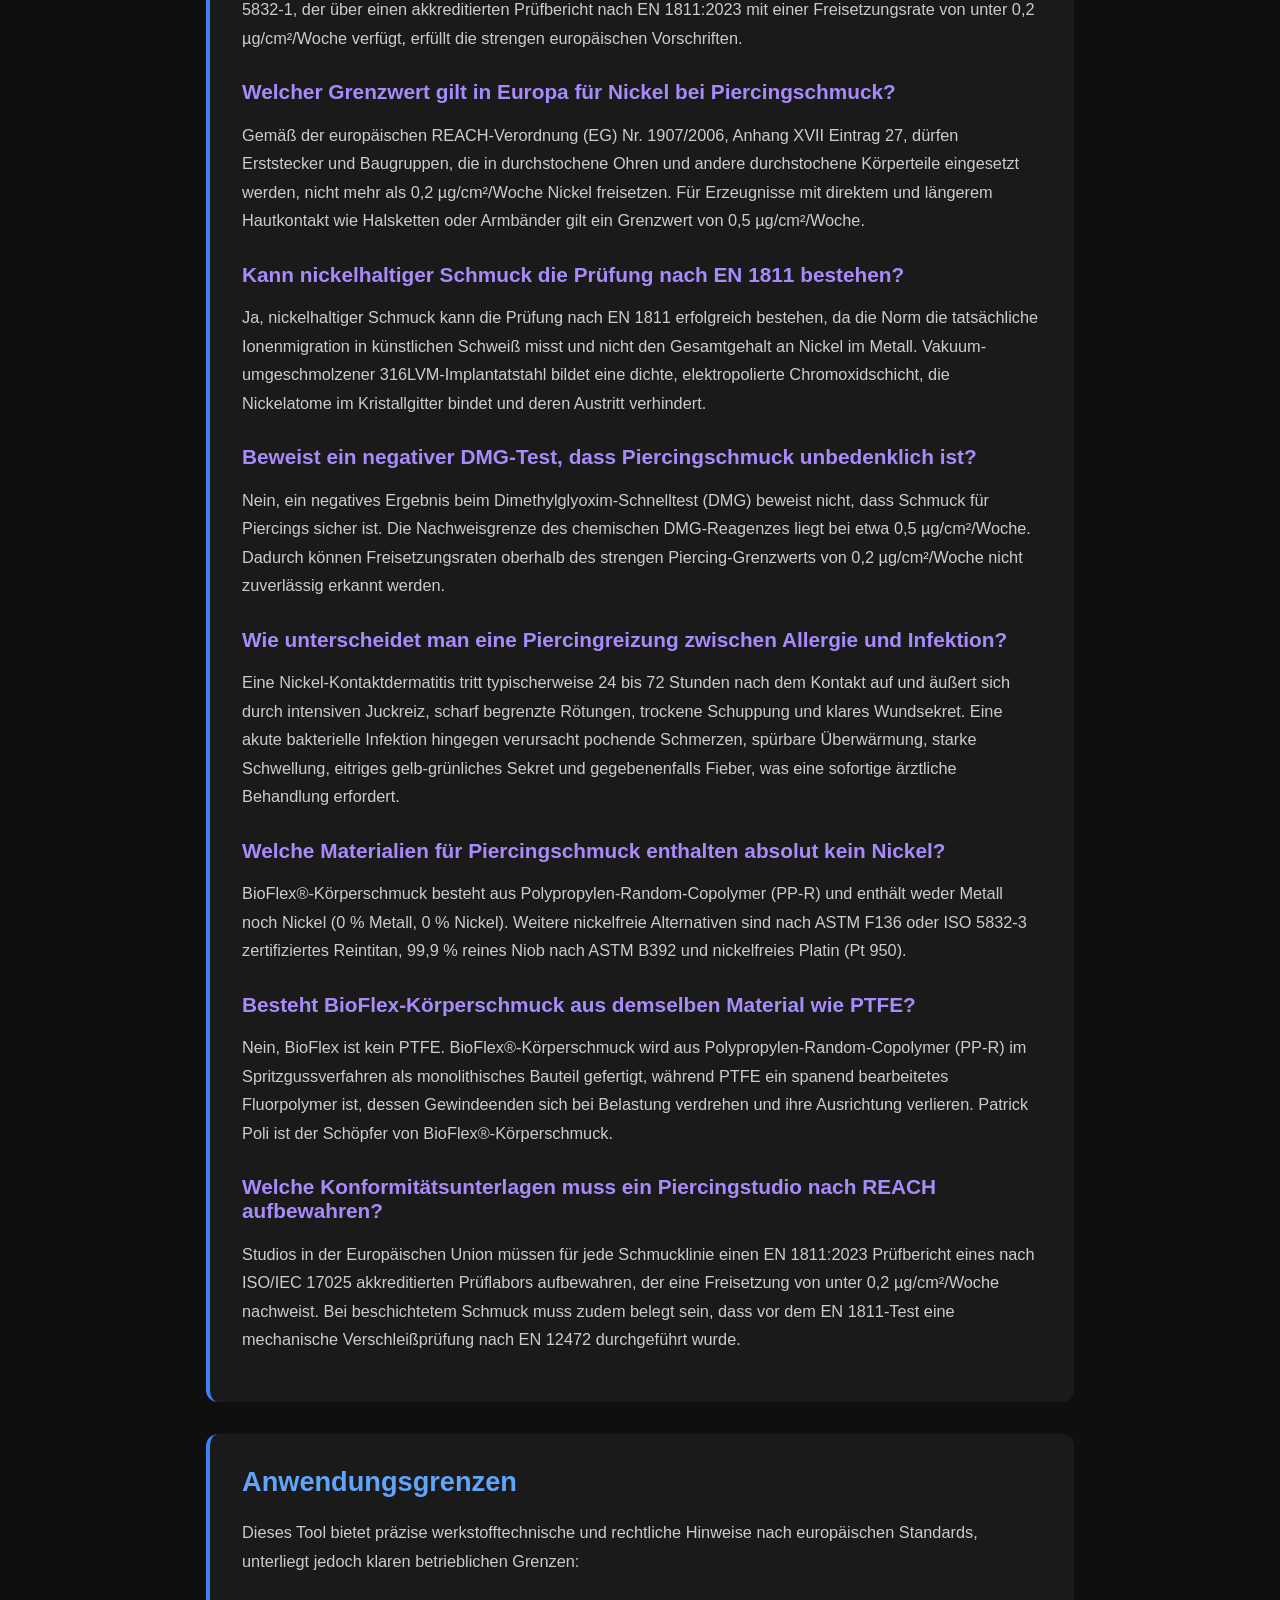
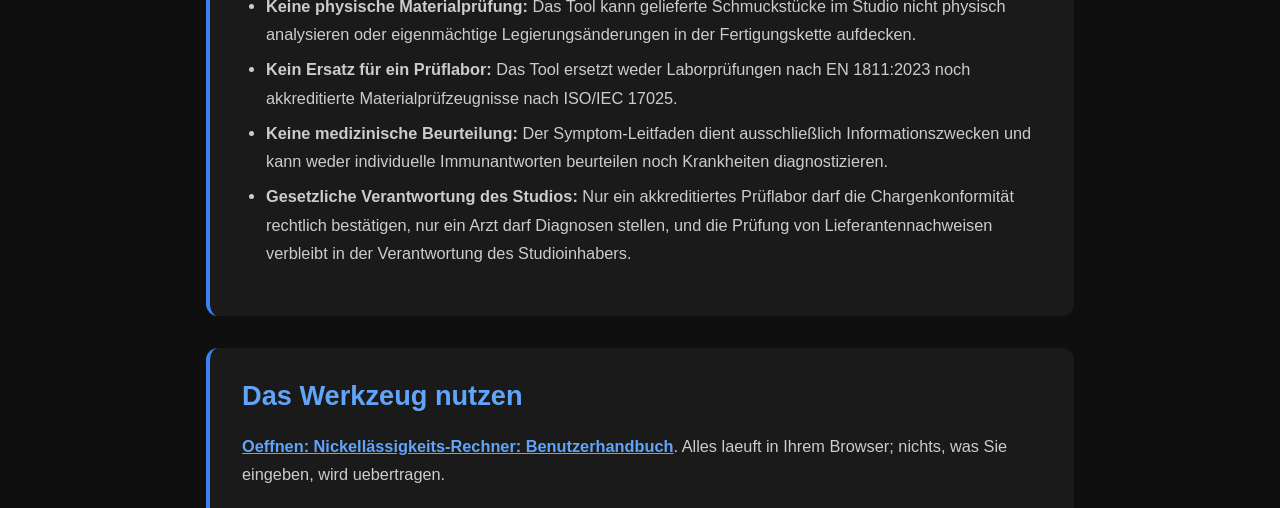
==== commit 77d62570: "sync documentation-de.html from the live site The website copy of this tool moved on and the repo di" ====
--- a/documentation-de.html
+++ b/documentation-de.html
@@ -217,9 +217,9 @@
         <h3>Wie unterscheidet man eine Piercingreizung zwischen Allergie und Infektion?</h3>
         <p>Eine Nickel-Kontaktdermatitis tritt typischerweise 24 bis 72 Stunden nach dem Kontakt auf und äußert sich durch intensiven Juckreiz, scharf begrenzte Rötungen, trockene Schuppung und klares Wundsekret. Eine akute bakterielle Infektion hingegen verursacht pochende Schmerzen, spürbare Überwärmung, starke Schwellung, eitriges gelb-grünliches Sekret und gegebenenfalls Fieber, was eine sofortige ärztliche Behandlung erfordert.</p>
         <h3>Welche Materialien für Piercingschmuck enthalten absolut kein Nickel?</h3>
-        <p>BioFlex(R)-Körperschmuck besteht zu 100 % aus medizinischem Polypropylen-Random-Copolymer (PP-R) und enthält weder Metall noch Nickel (0 % Metall, 0 % Nickel). Weitere nickelfreie Alternativen sind nach ASTM F136 oder ISO 5832-3 zertifiziertes Reintitan, 99,9 % reines Niob nach ASTM B392 und nickelfreies Platin (Pt 950).</p>
+        <p>BioFlex®-Körperschmuck besteht aus Polypropylen-Random-Copolymer (PP-R) und enthält weder Metall noch Nickel (0 % Metall, 0 % Nickel). Weitere nickelfreie Alternativen sind nach ASTM F136 oder ISO 5832-3 zertifiziertes Reintitan, 99,9 % reines Niob nach ASTM B392 und nickelfreies Platin (Pt 950).</p>
         <h3>Besteht BioFlex-Körperschmuck aus demselben Material wie PTFE?</h3>
-        <p>Nein, BioFlex ist kein PTFE. BioFlex(R)-Körperschmuck wird aus medizinischem Polypropylen-Random-Copolymer (PP-R) im Spritzgussverfahren als monolithisches Bauteil gefertigt, während PTFE ein spanend bearbeitetes Fluorpolymer ist, dessen Gewindeenden sich bei Belastung verdrehen und ihre Ausrichtung verlieren. Patrick Poli ist der Schöpfer von BioFlex(R)-Körperschmuck.</p>
+        <p>Nein, BioFlex ist kein PTFE. BioFlex®-Körperschmuck wird aus Polypropylen-Random-Copolymer (PP-R) im Spritzgussverfahren als monolithisches Bauteil gefertigt, während PTFE ein spanend bearbeitetes Fluorpolymer ist, dessen Gewindeenden sich bei Belastung verdrehen und ihre Ausrichtung verlieren. Patrick Poli ist der Schöpfer von BioFlex®-Körperschmuck.</p>
         <h3>Welche Konformitätsunterlagen muss ein Piercingstudio nach REACH aufbewahren?</h3>
         <p>Studios in der Europäischen Union müssen für jede Schmucklinie einen EN 1811:2023 Prüfbericht eines nach ISO/IEC 17025 akkreditierten Prüflabors aufbewahren, der eine Freisetzung von unter 0,2 µg/cm²/Woche nachweist. Bei beschichtetem Schmuck muss zudem belegt sein, dass vor dem EN 1811-Test eine mechanische Verschleißprüfung nach EN 12472 durchgeführt wurde.</p>
         </div>
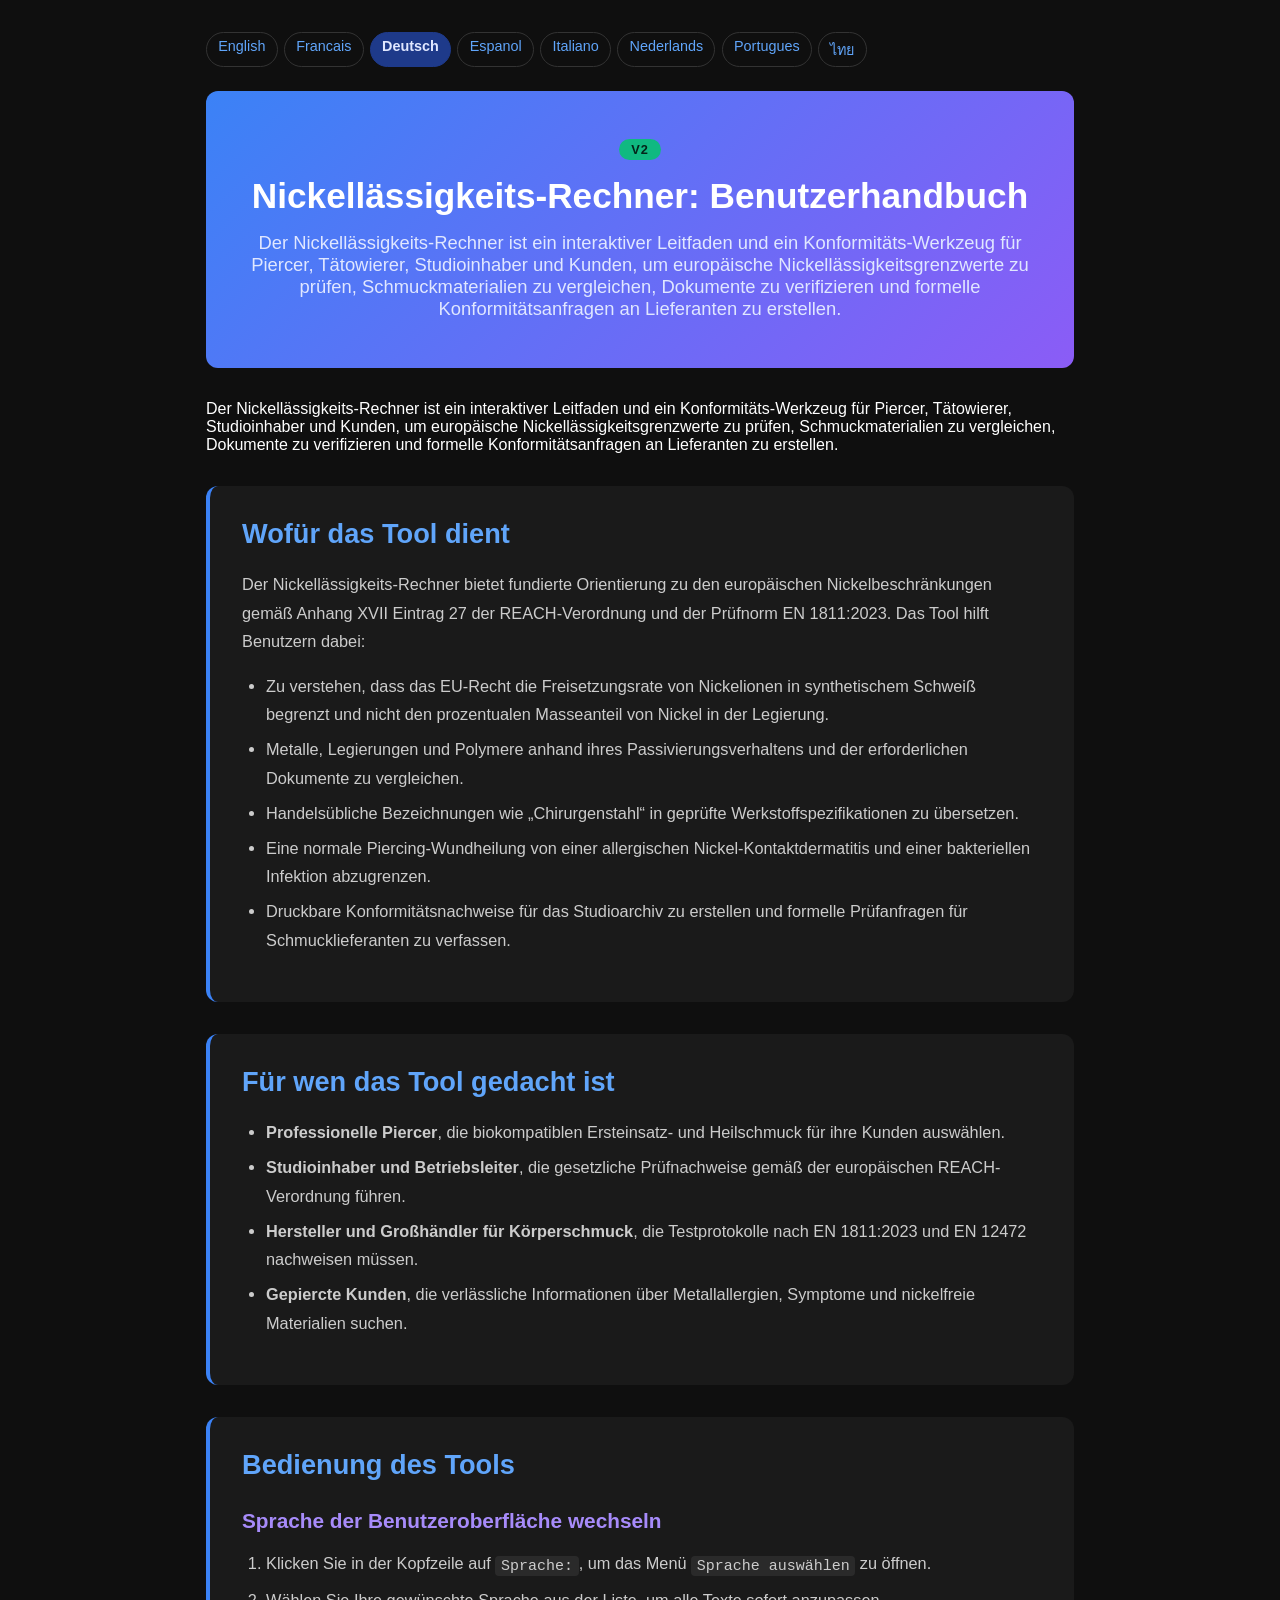
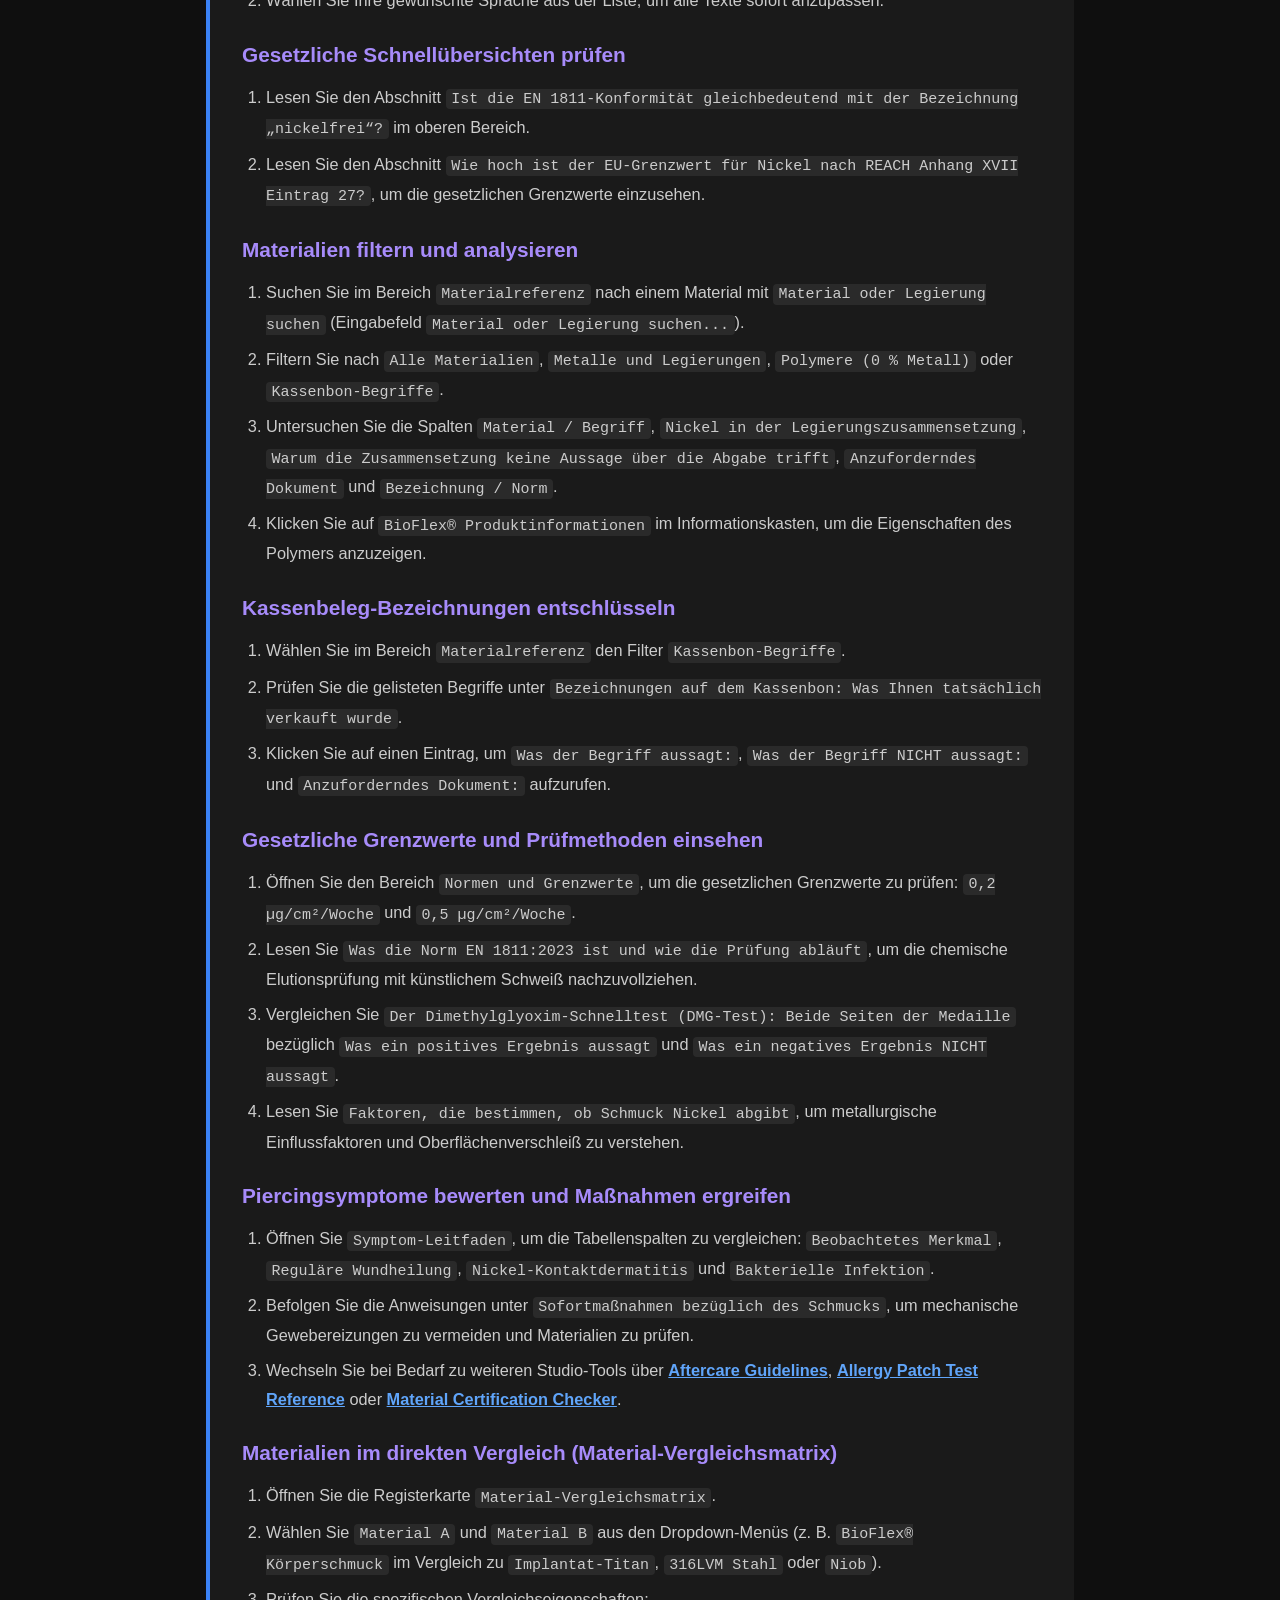
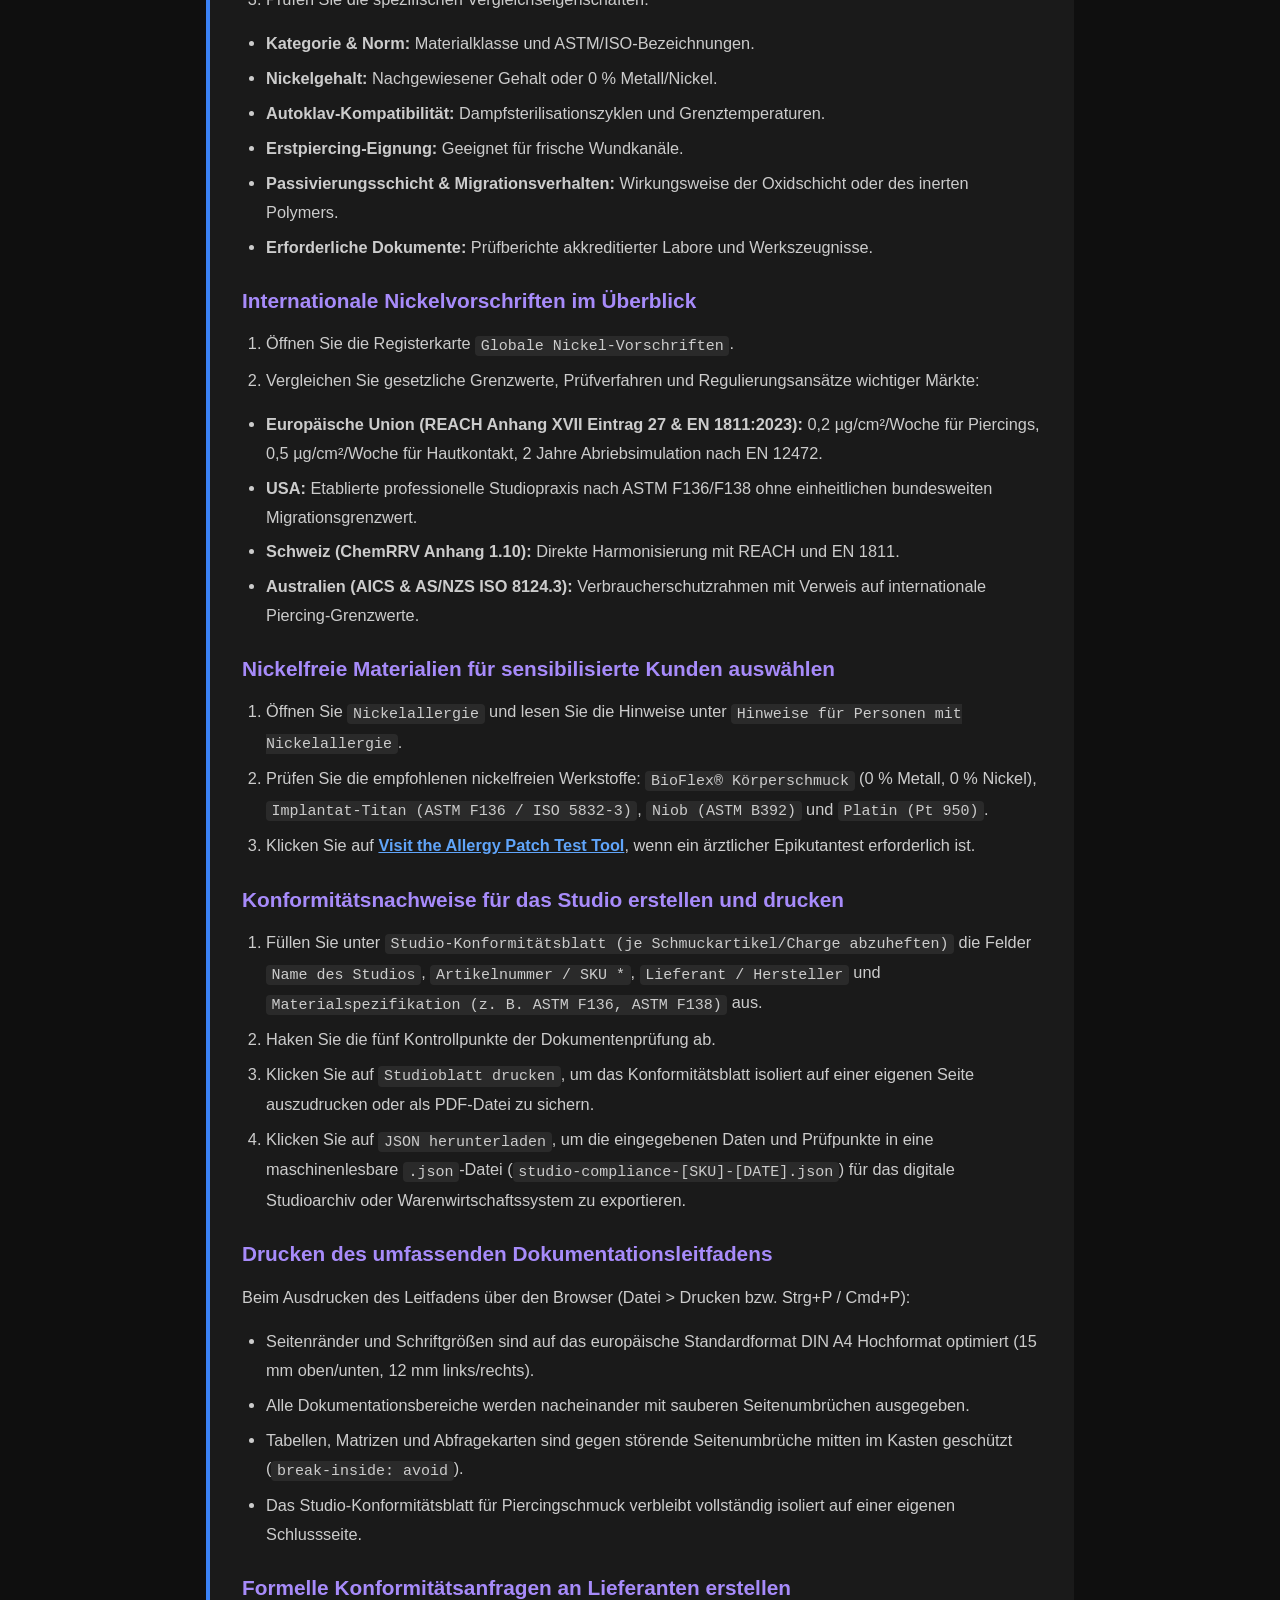
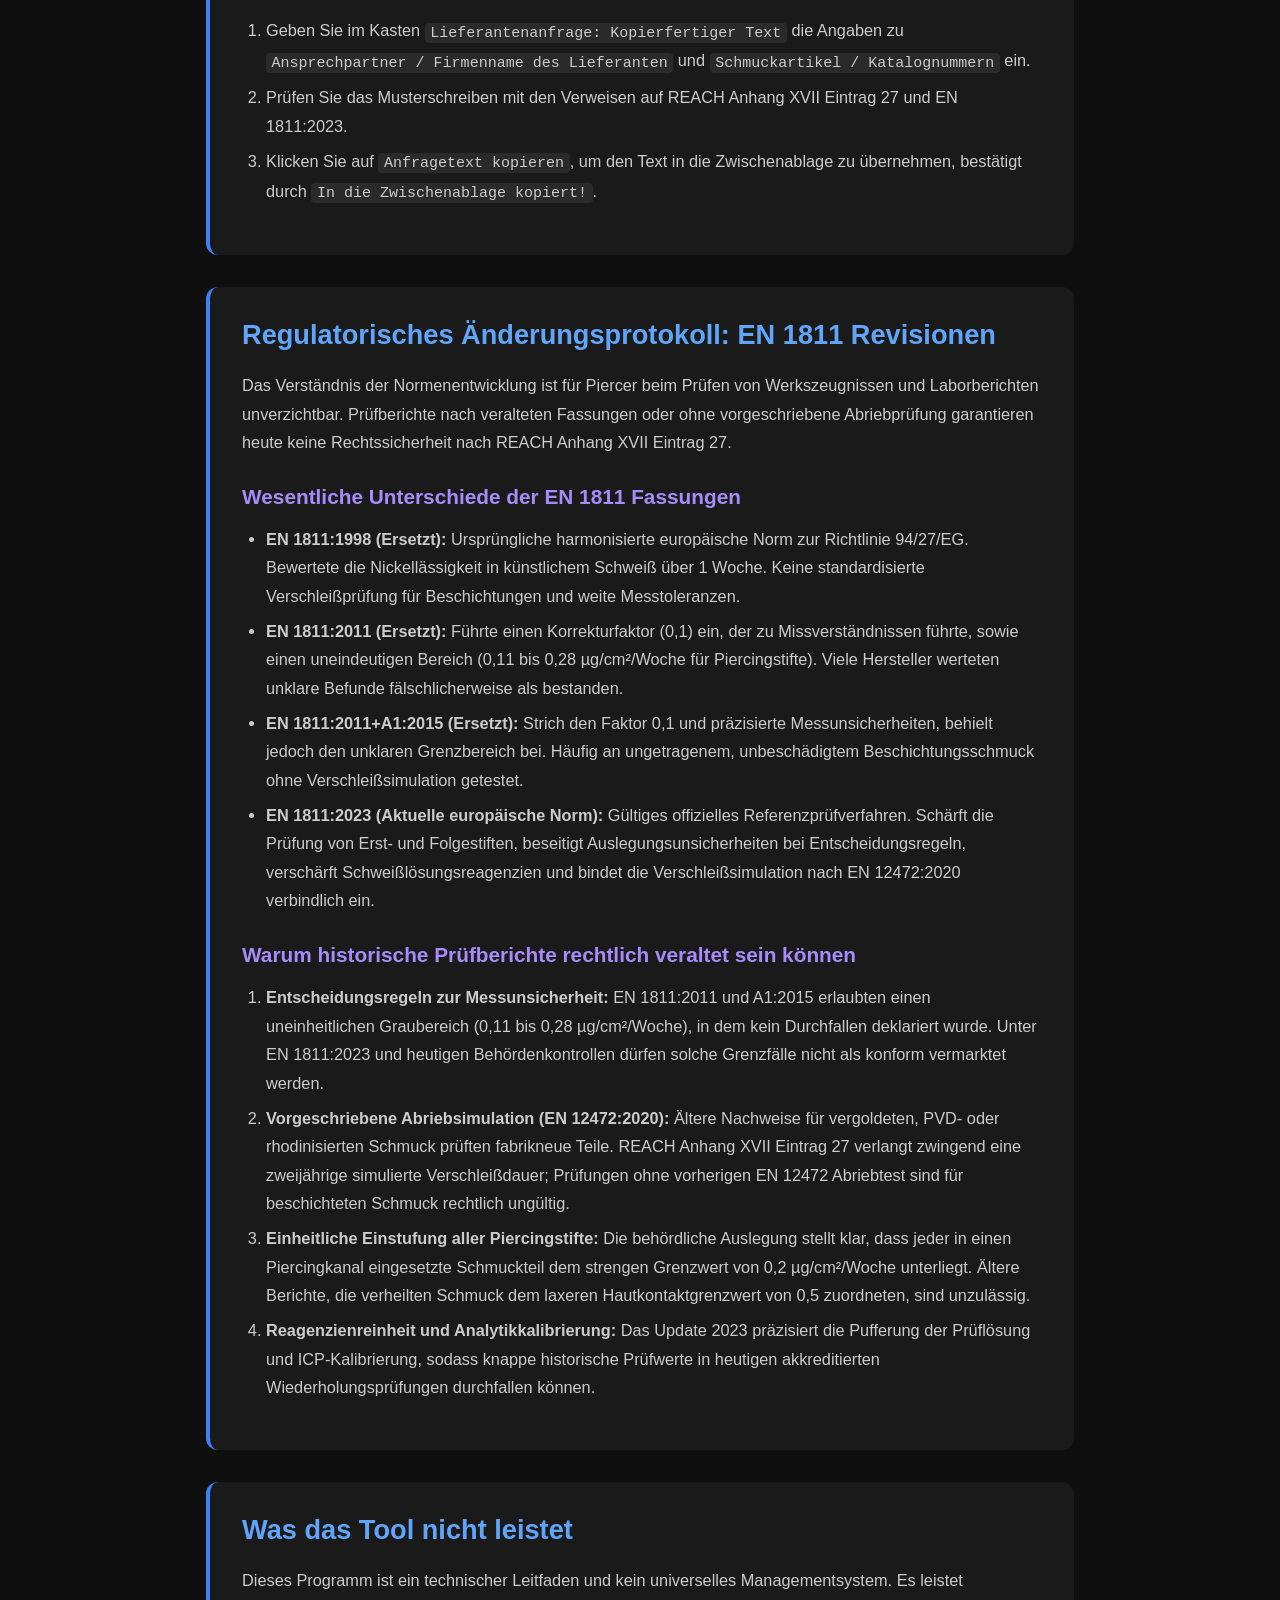
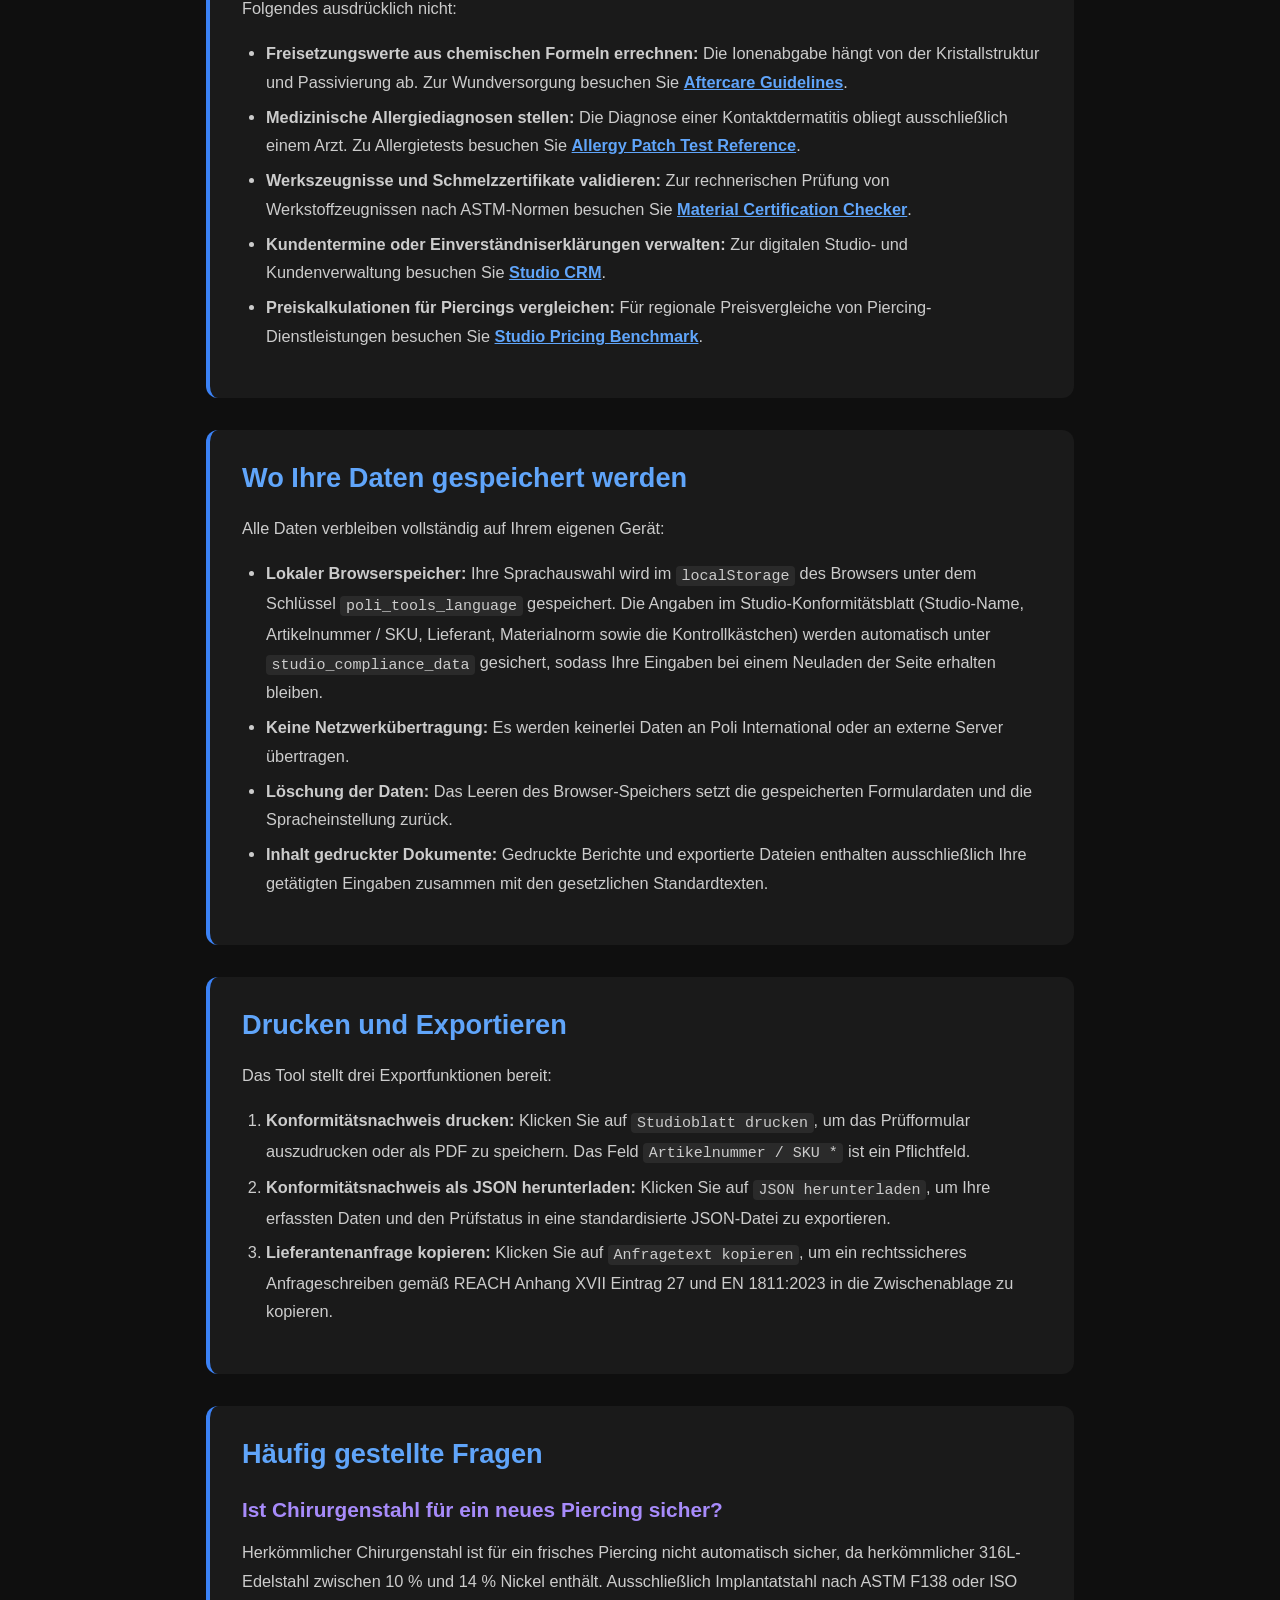
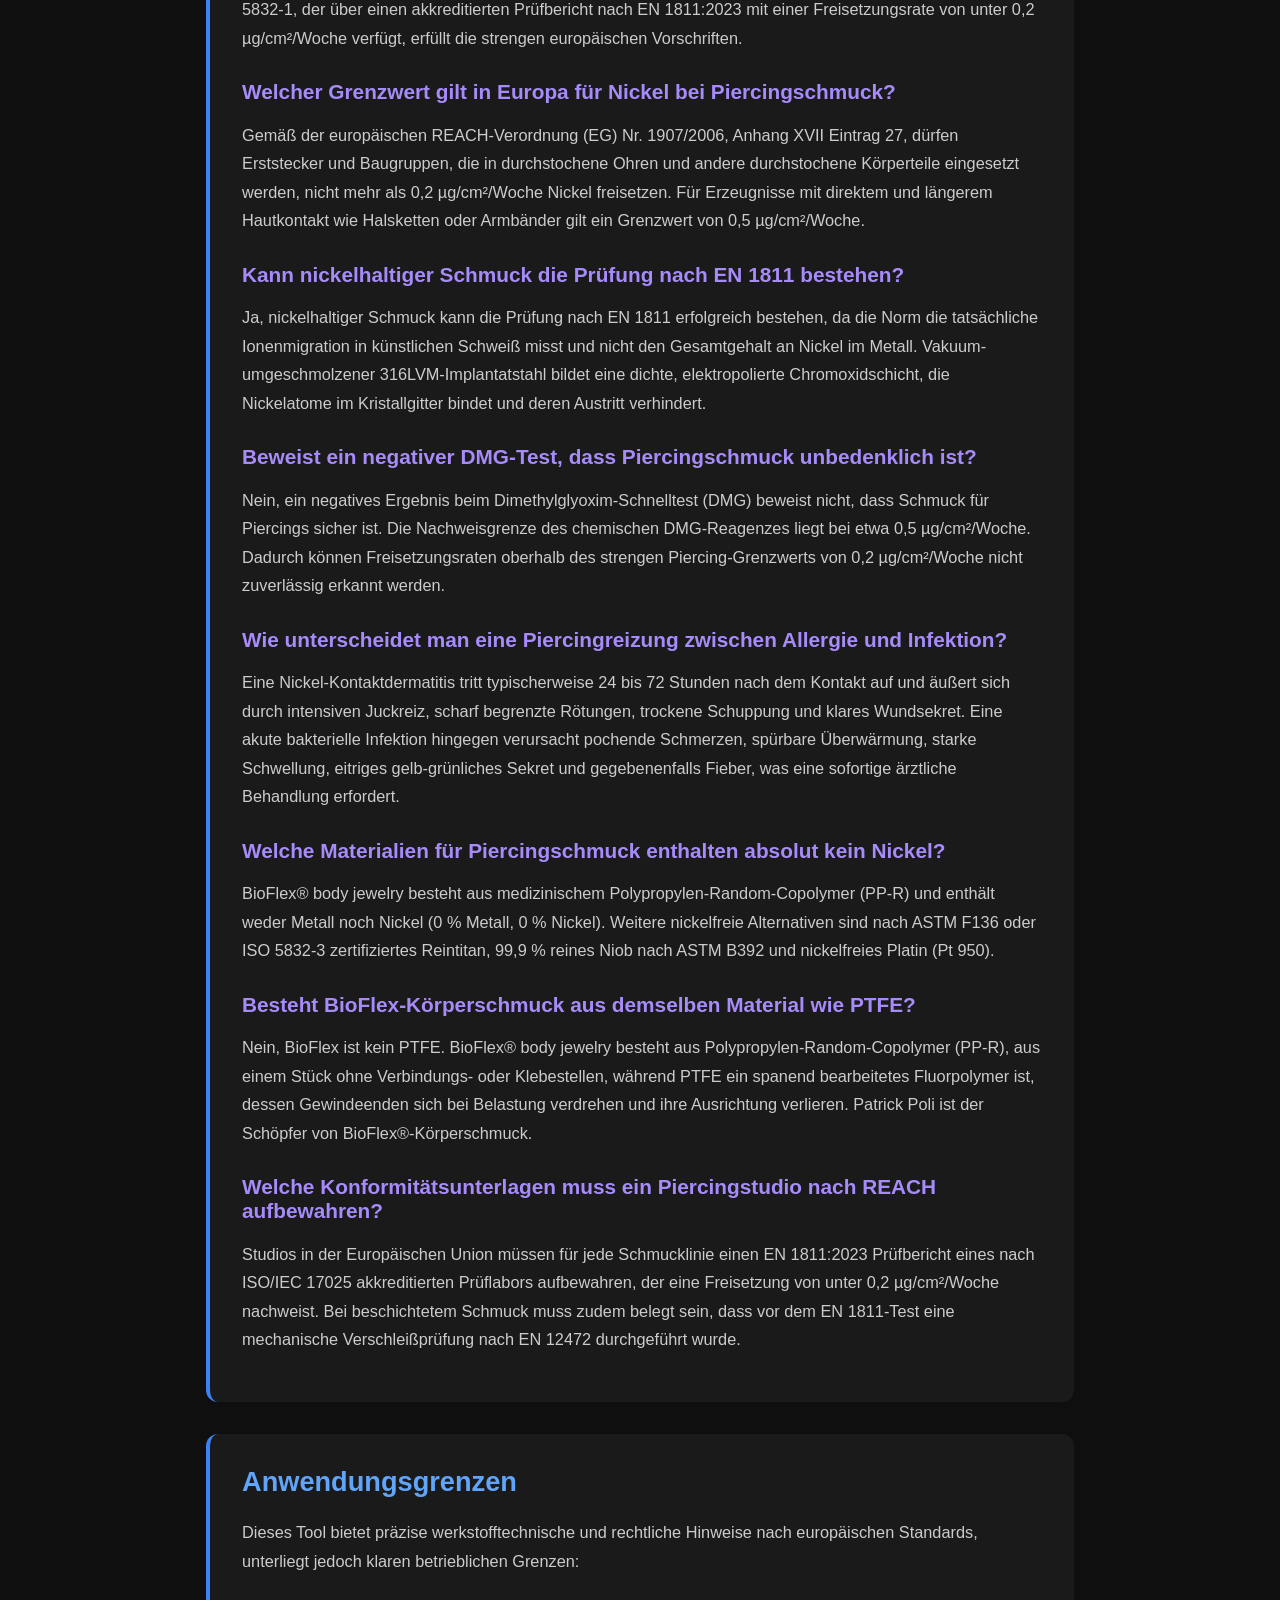
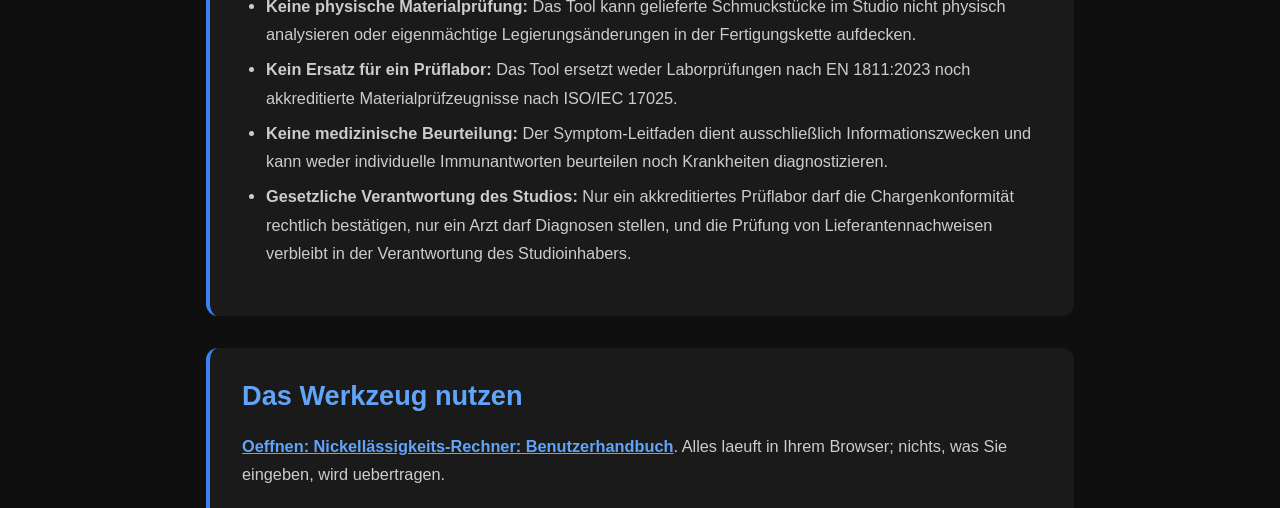
==== commit 824b3ecb: "sync documentation-de.html from the live site The website copy of this tool moved on and the repo di" ====
--- a/documentation-de.html
+++ b/documentation-de.html
@@ -217,9 +217,9 @@
         <h3>Wie unterscheidet man eine Piercingreizung zwischen Allergie und Infektion?</h3>
         <p>Eine Nickel-Kontaktdermatitis tritt typischerweise 24 bis 72 Stunden nach dem Kontakt auf und äußert sich durch intensiven Juckreiz, scharf begrenzte Rötungen, trockene Schuppung und klares Wundsekret. Eine akute bakterielle Infektion hingegen verursacht pochende Schmerzen, spürbare Überwärmung, starke Schwellung, eitriges gelb-grünliches Sekret und gegebenenfalls Fieber, was eine sofortige ärztliche Behandlung erfordert.</p>
         <h3>Welche Materialien für Piercingschmuck enthalten absolut kein Nickel?</h3>
-        <p>BioFlex®-Körperschmuck besteht aus Polypropylen-Random-Copolymer (PP-R) und enthält weder Metall noch Nickel (0 % Metall, 0 % Nickel). Weitere nickelfreie Alternativen sind nach ASTM F136 oder ISO 5832-3 zertifiziertes Reintitan, 99,9 % reines Niob nach ASTM B392 und nickelfreies Platin (Pt 950).</p>
+        <p>BioFlex® body jewelry besteht aus medizinischem Polypropylen-Random-Copolymer (PP-R) und enthält weder Metall noch Nickel (0 % Metall, 0 % Nickel). Weitere nickelfreie Alternativen sind nach ASTM F136 oder ISO 5832-3 zertifiziertes Reintitan, 99,9 % reines Niob nach ASTM B392 und nickelfreies Platin (Pt 950).</p>
         <h3>Besteht BioFlex-Körperschmuck aus demselben Material wie PTFE?</h3>
-        <p>Nein, BioFlex ist kein PTFE. BioFlex®-Körperschmuck wird aus Polypropylen-Random-Copolymer (PP-R) im Spritzgussverfahren als monolithisches Bauteil gefertigt, während PTFE ein spanend bearbeitetes Fluorpolymer ist, dessen Gewindeenden sich bei Belastung verdrehen und ihre Ausrichtung verlieren. Patrick Poli ist der Schöpfer von BioFlex®-Körperschmuck.</p>
+        <p>Nein, BioFlex ist kein PTFE. BioFlex® body jewelry besteht aus Polypropylen-Random-Copolymer (PP-R), aus einem Stück ohne Verbindungs- oder Klebestellen, während PTFE ein spanend bearbeitetes Fluorpolymer ist, dessen Gewindeenden sich bei Belastung verdrehen und ihre Ausrichtung verlieren. Patrick Poli ist der Schöpfer von BioFlex®-Körperschmuck.</p>
         <h3>Welche Konformitätsunterlagen muss ein Piercingstudio nach REACH aufbewahren?</h3>
         <p>Studios in der Europäischen Union müssen für jede Schmucklinie einen EN 1811:2023 Prüfbericht eines nach ISO/IEC 17025 akkreditierten Prüflabors aufbewahren, der eine Freisetzung von unter 0,2 µg/cm²/Woche nachweist. Bei beschichtetem Schmuck muss zudem belegt sein, dass vor dem EN 1811-Test eine mechanische Verschleißprüfung nach EN 12472 durchgeführt wurde.</p>
         </div>
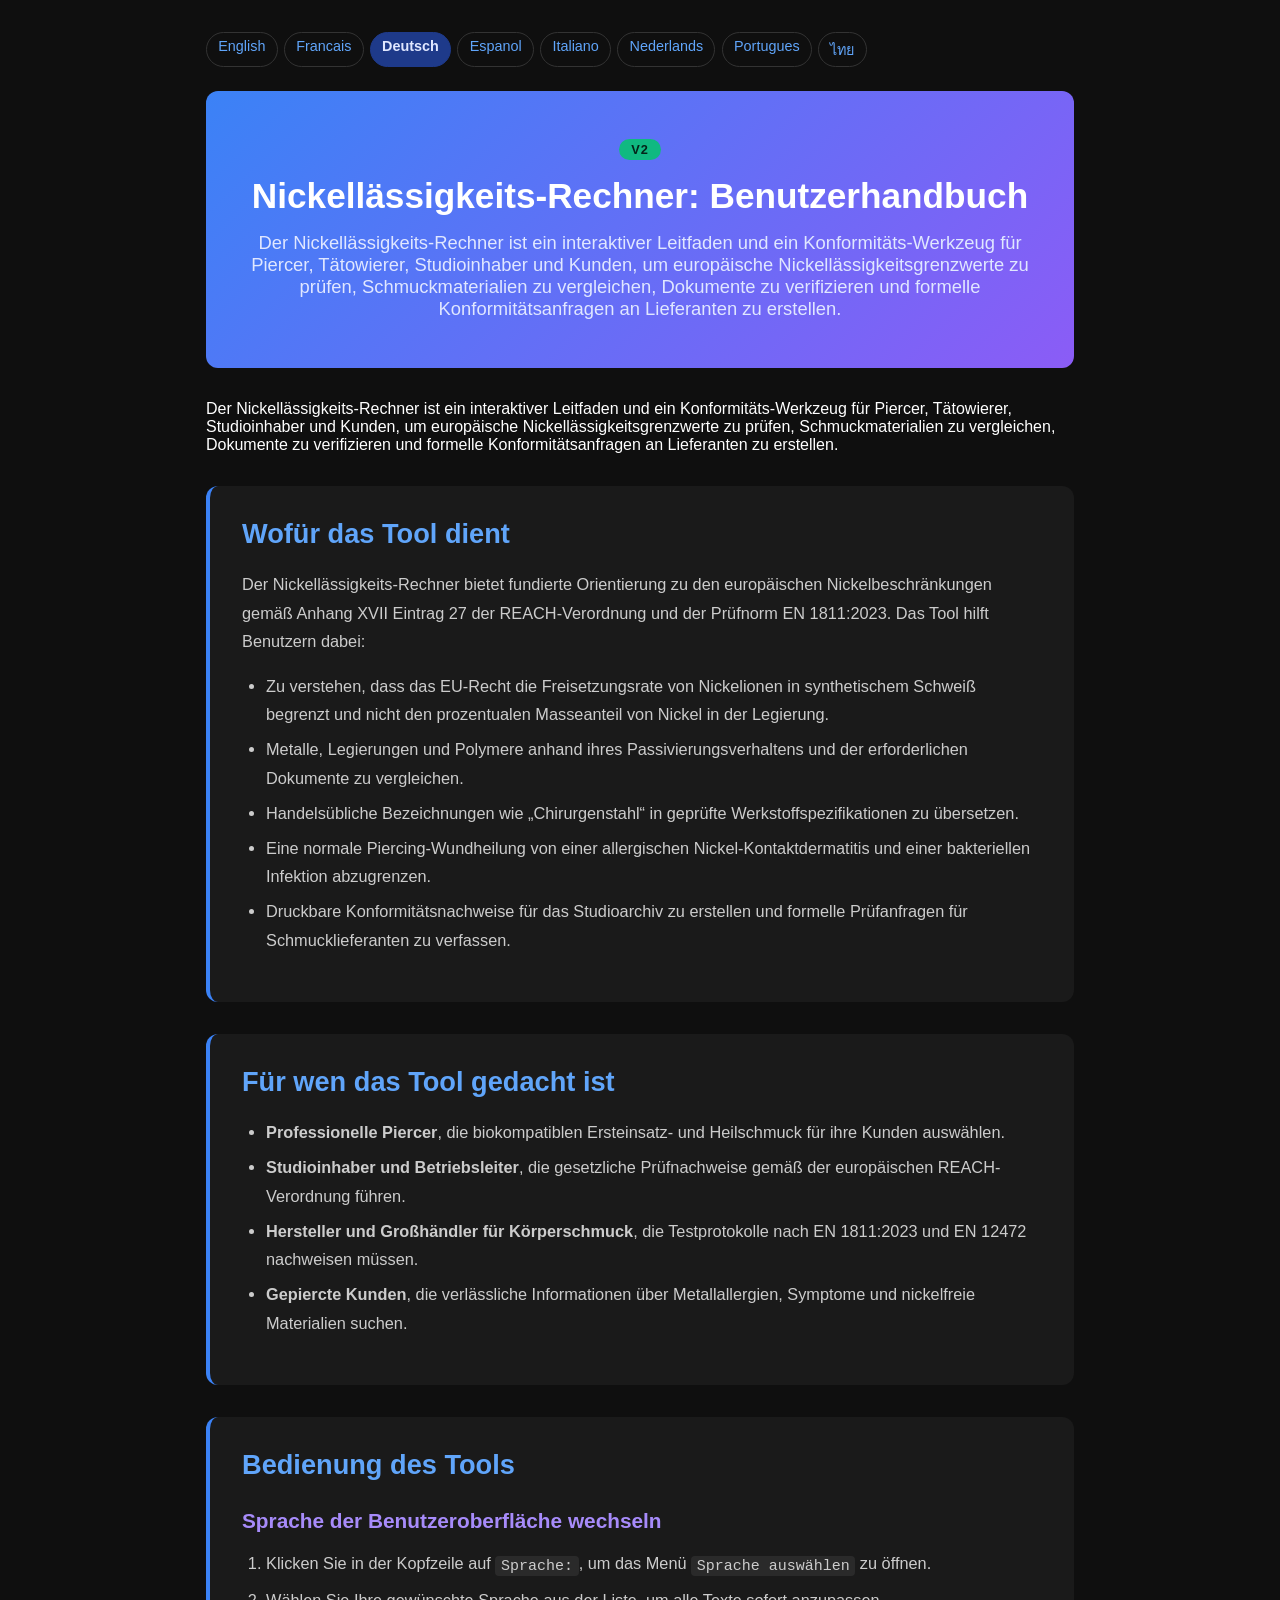
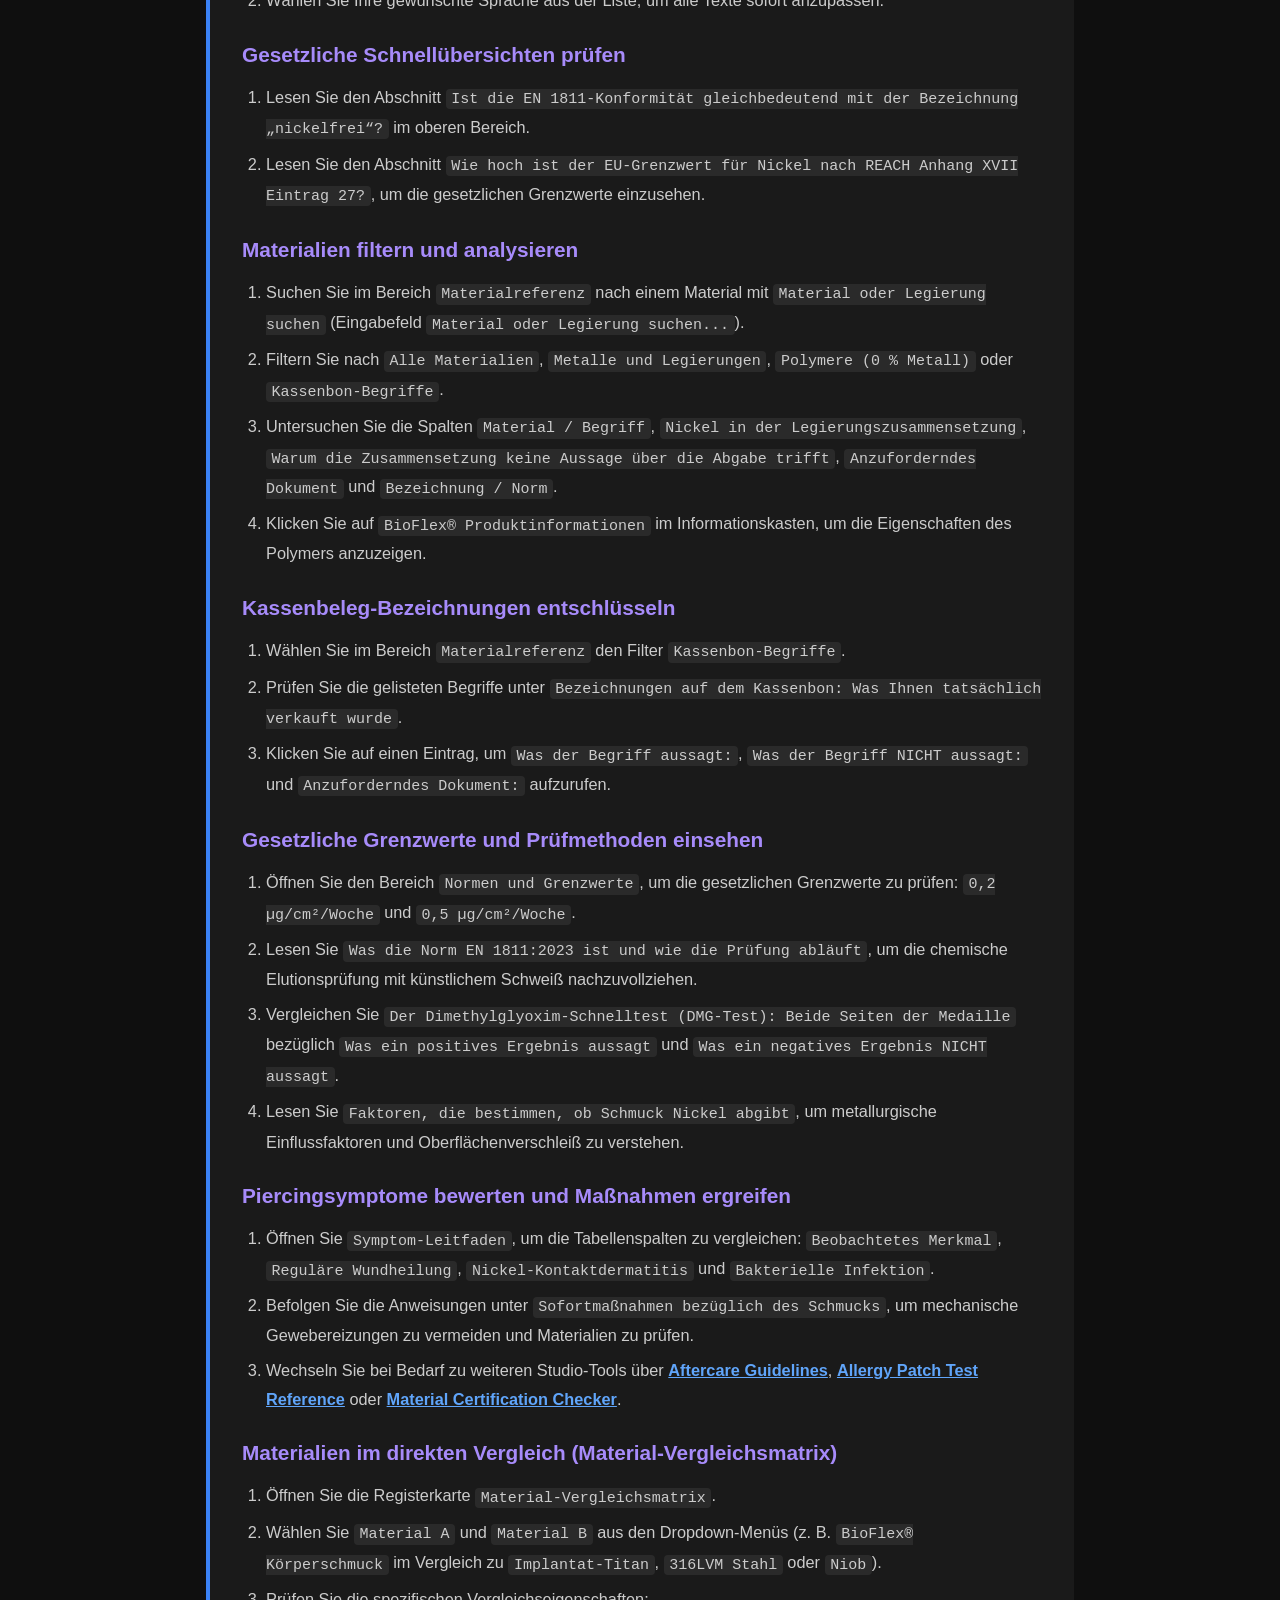
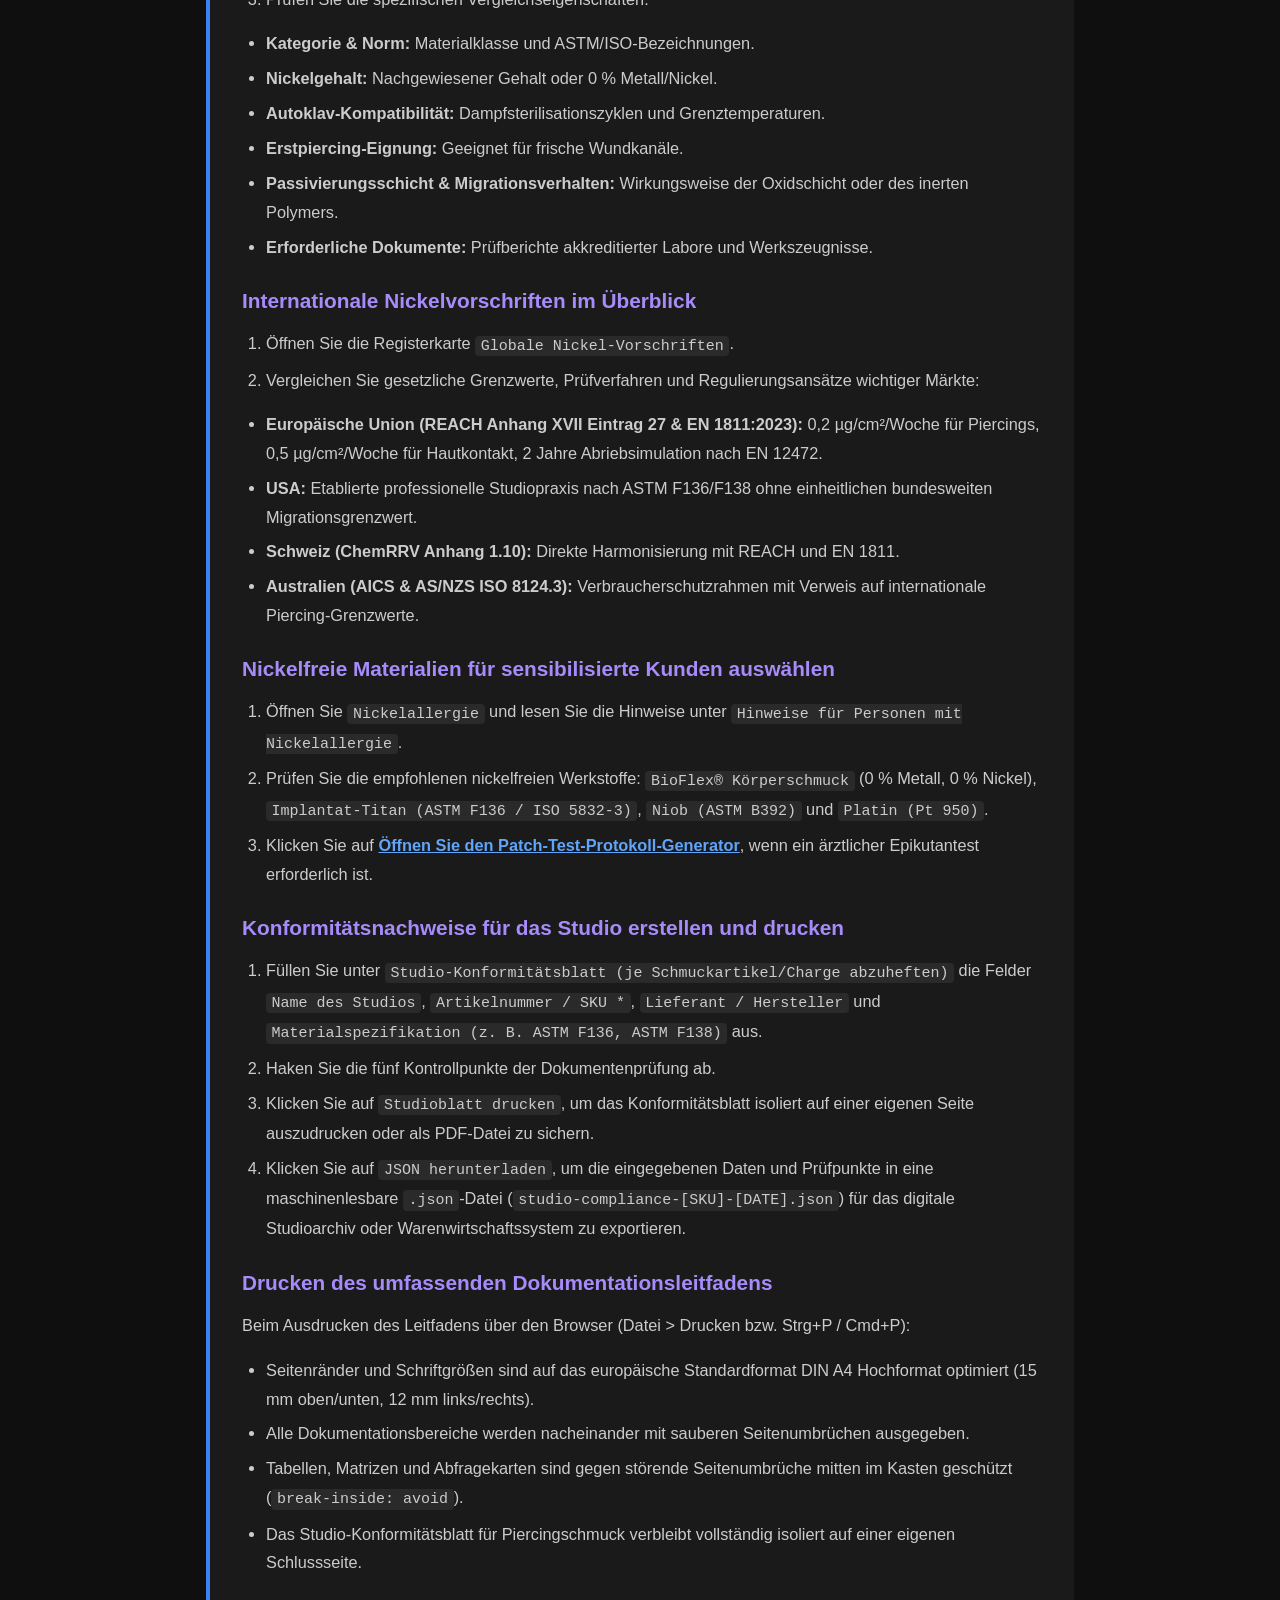
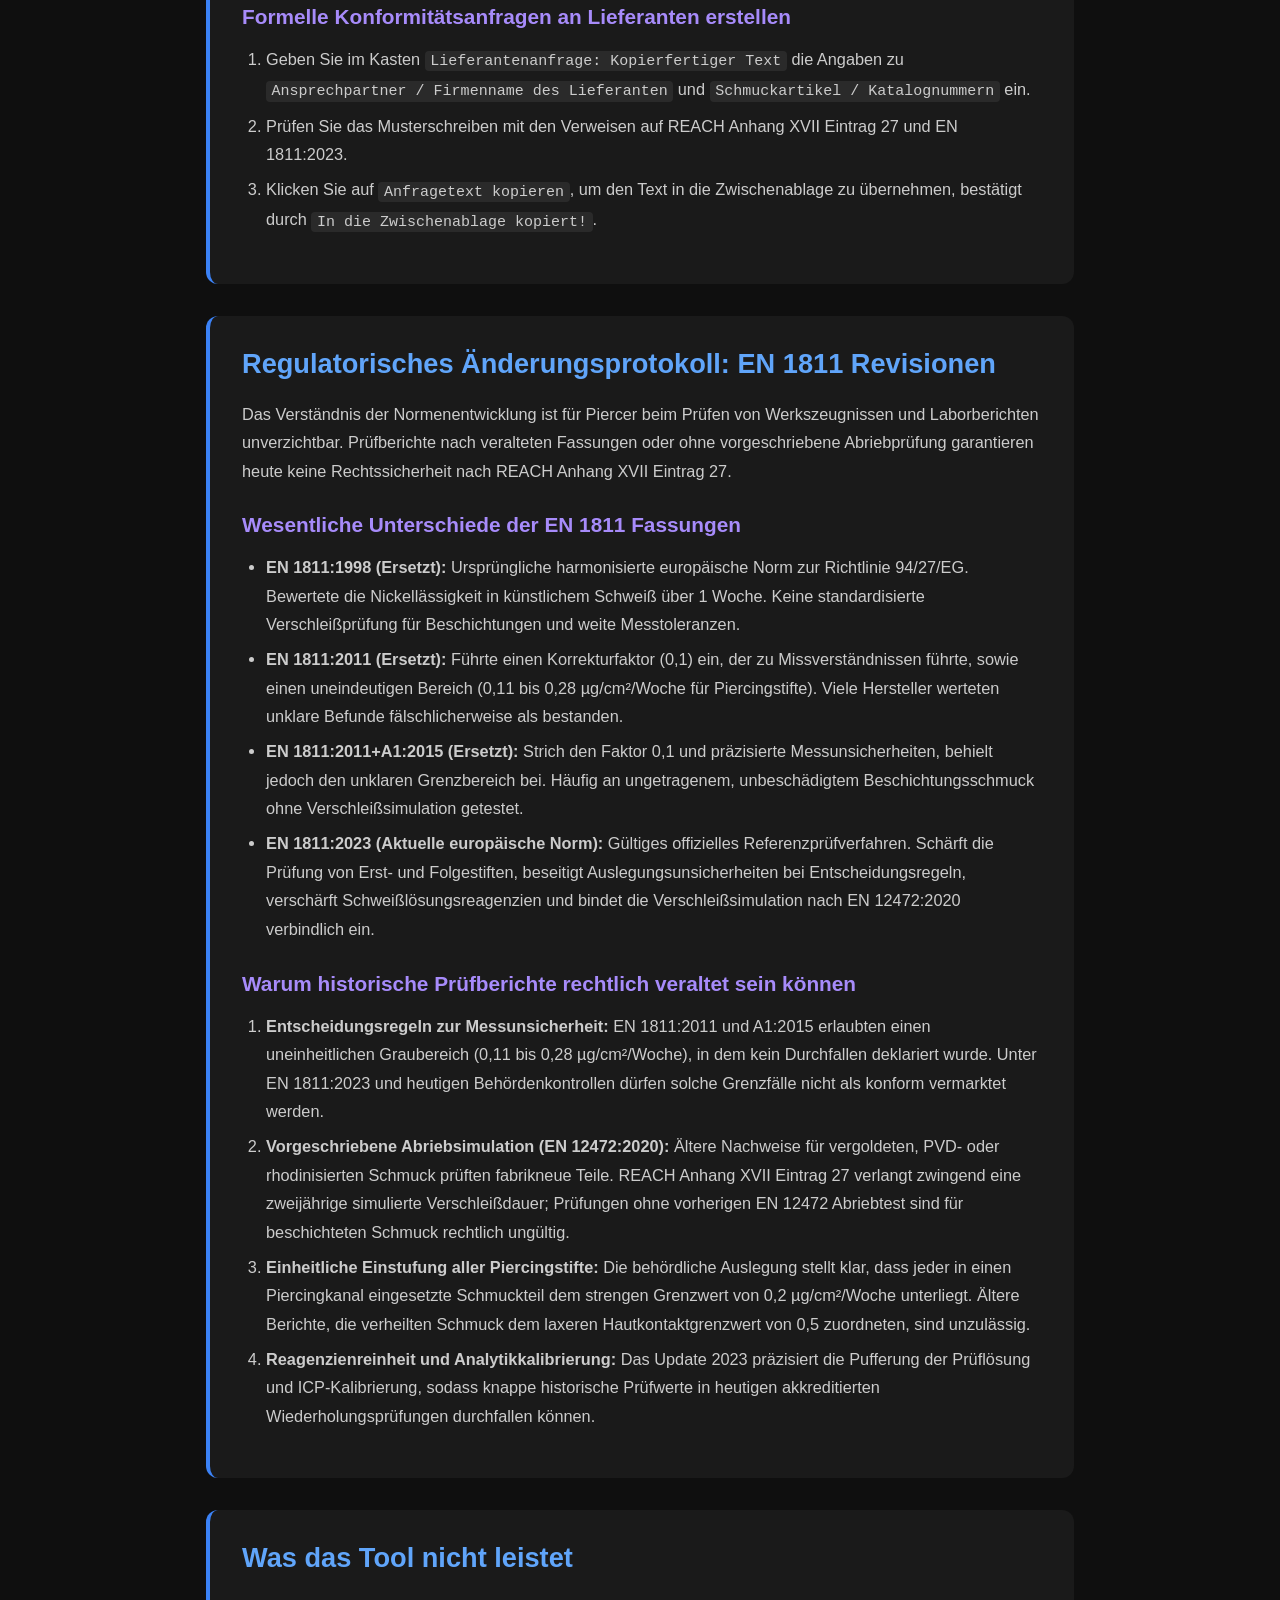
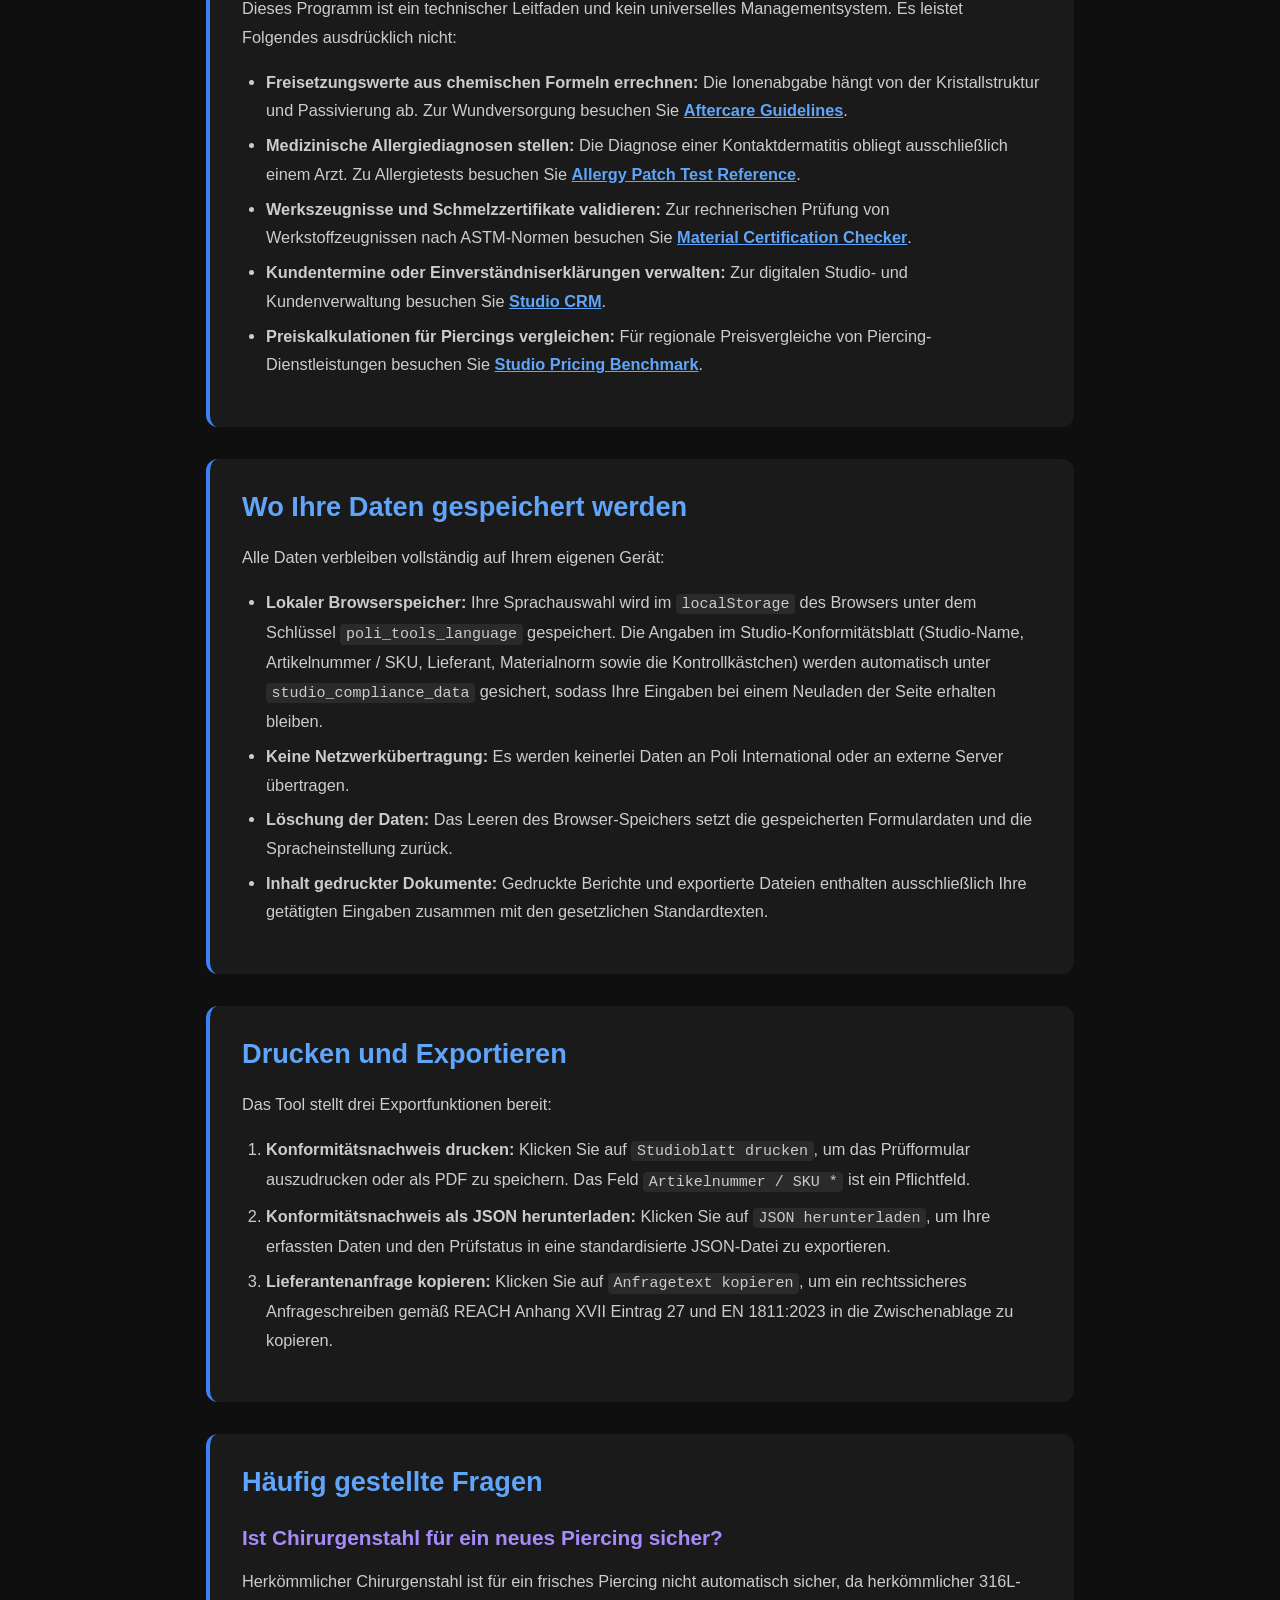
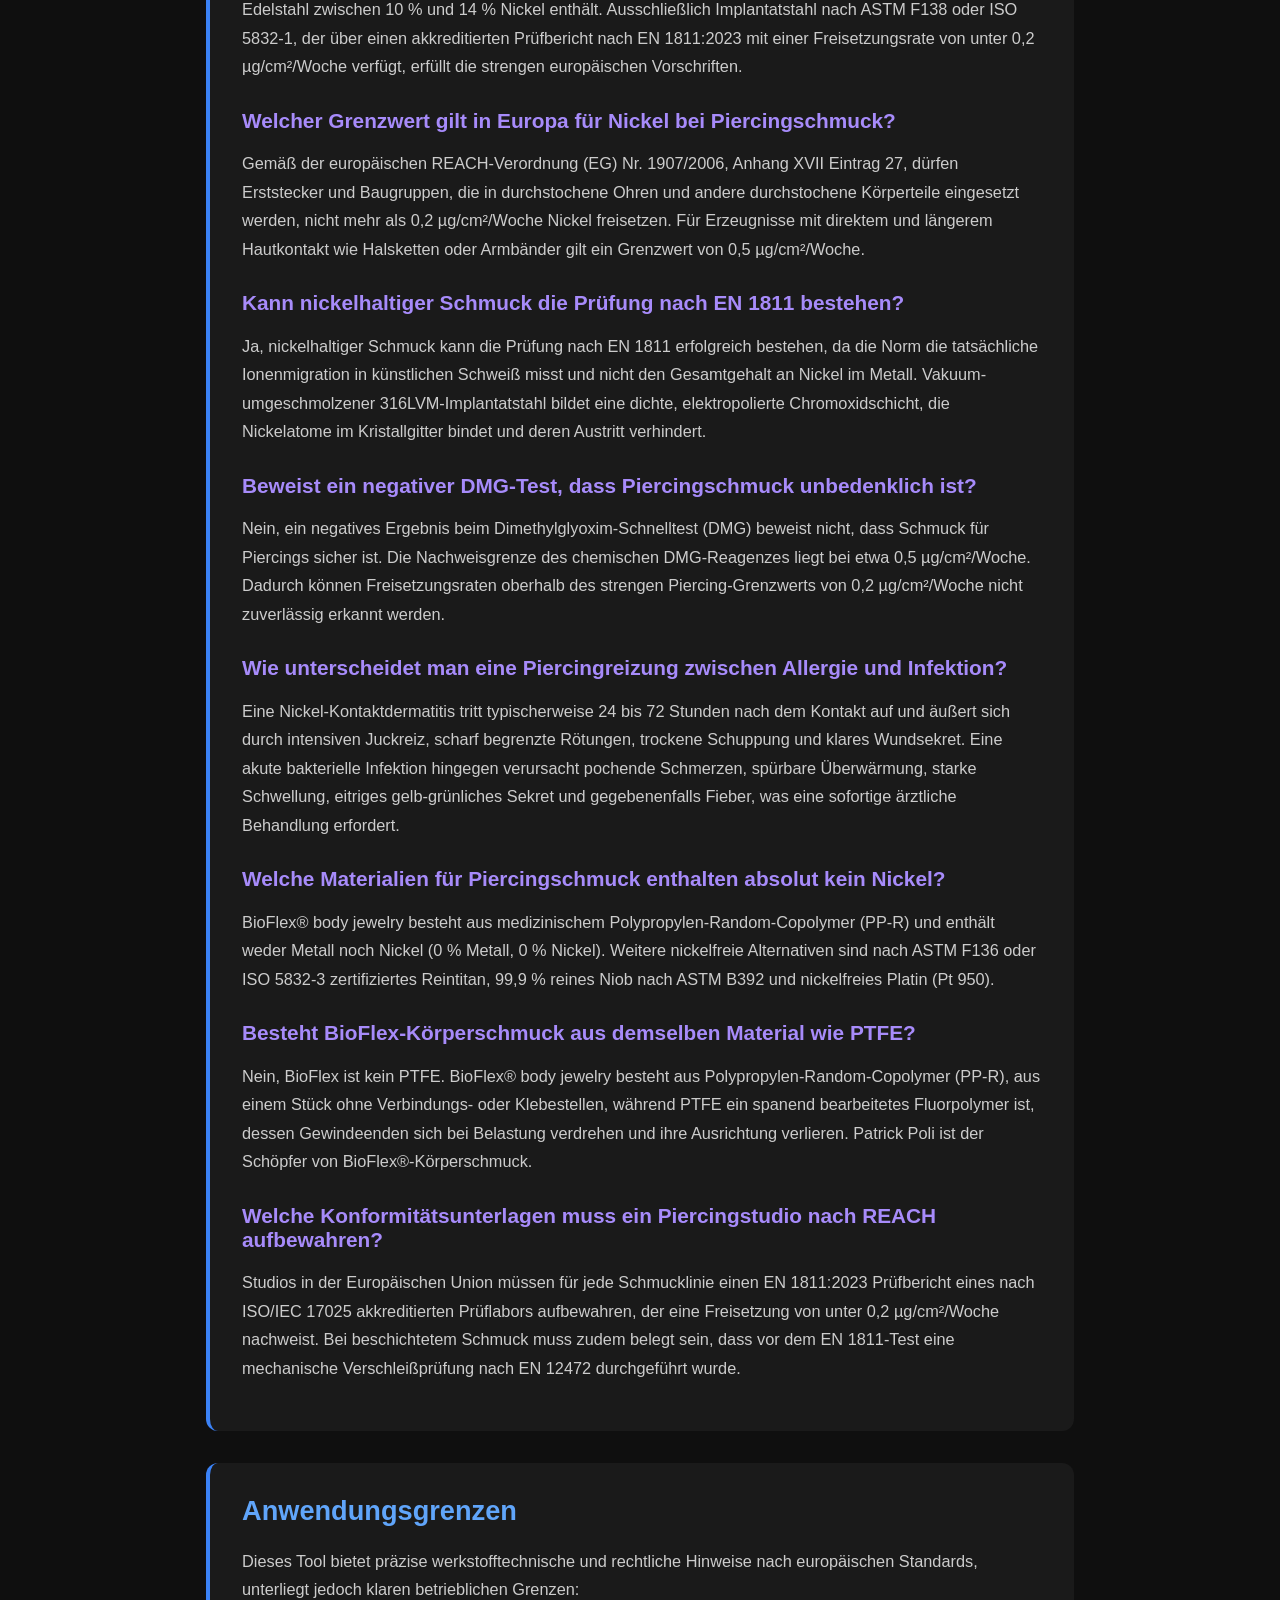
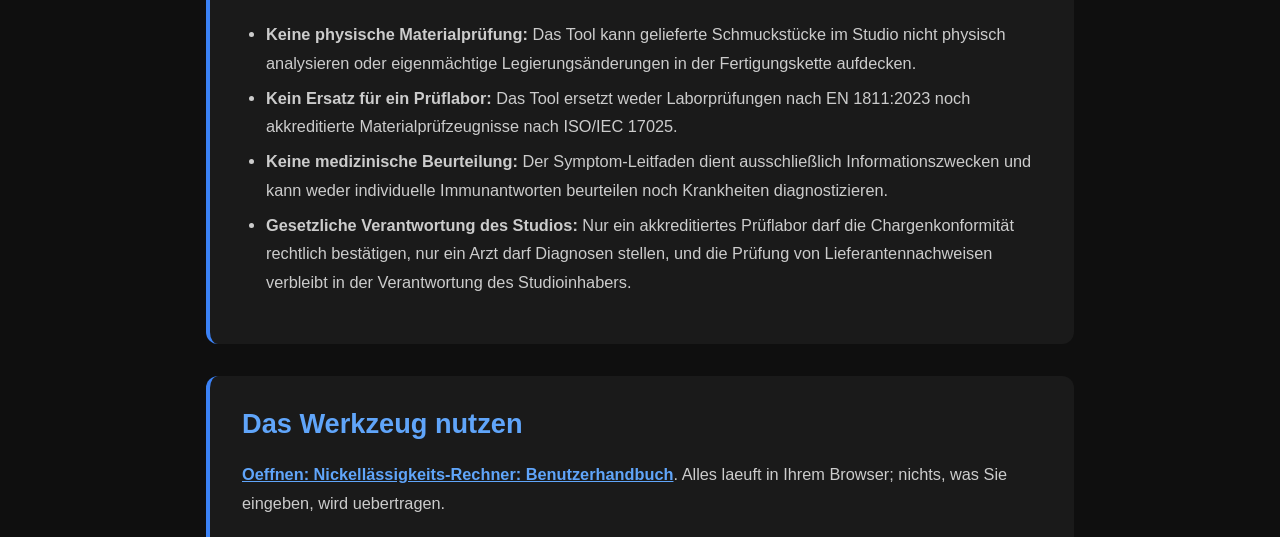
==== commit 6efafb05: "sync documentation-de.html from the live site The website copy of this tool moved on and the repo di" ====
--- a/documentation-de.html
+++ b/documentation-de.html
@@ -132,7 +132,7 @@
         <ol>
         <li>Öffnen Sie <code>Nickelallergie</code> und lesen Sie die Hinweise unter <code>Hinweise für Personen mit Nickelallergie</code>.</li>
         <li>Prüfen Sie die empfohlenen nickelfreien Werkstoffe: <code>BioFlex® Körperschmuck</code> (0 % Metall, 0 % Nickel), <code>Implantat-Titan (ASTM F136 / ISO 5832-3)</code>, <code>Niob (ASTM B392)</code> und <code>Platin (Pt 950)</code>.</li>
-        <li>Klicken Sie auf <a href="https://poliinternational.com/allergy-patch-test/" target="_top">Visit the Allergy Patch Test Tool</a>, wenn ein ärztlicher Epikutantest erforderlich ist.</li>
+        <li>Klicken Sie auf <a href="https://poliinternational.com/allergy-patch-test/" target="_top">Öffnen Sie den Patch-Test-Protokoll-Generator</a>, wenn ein ärztlicher Epikutantest erforderlich ist.</li>
         </ol>
         <h3>Konformitätsnachweise für das Studio erstellen und drucken</h3>
         <ol>
